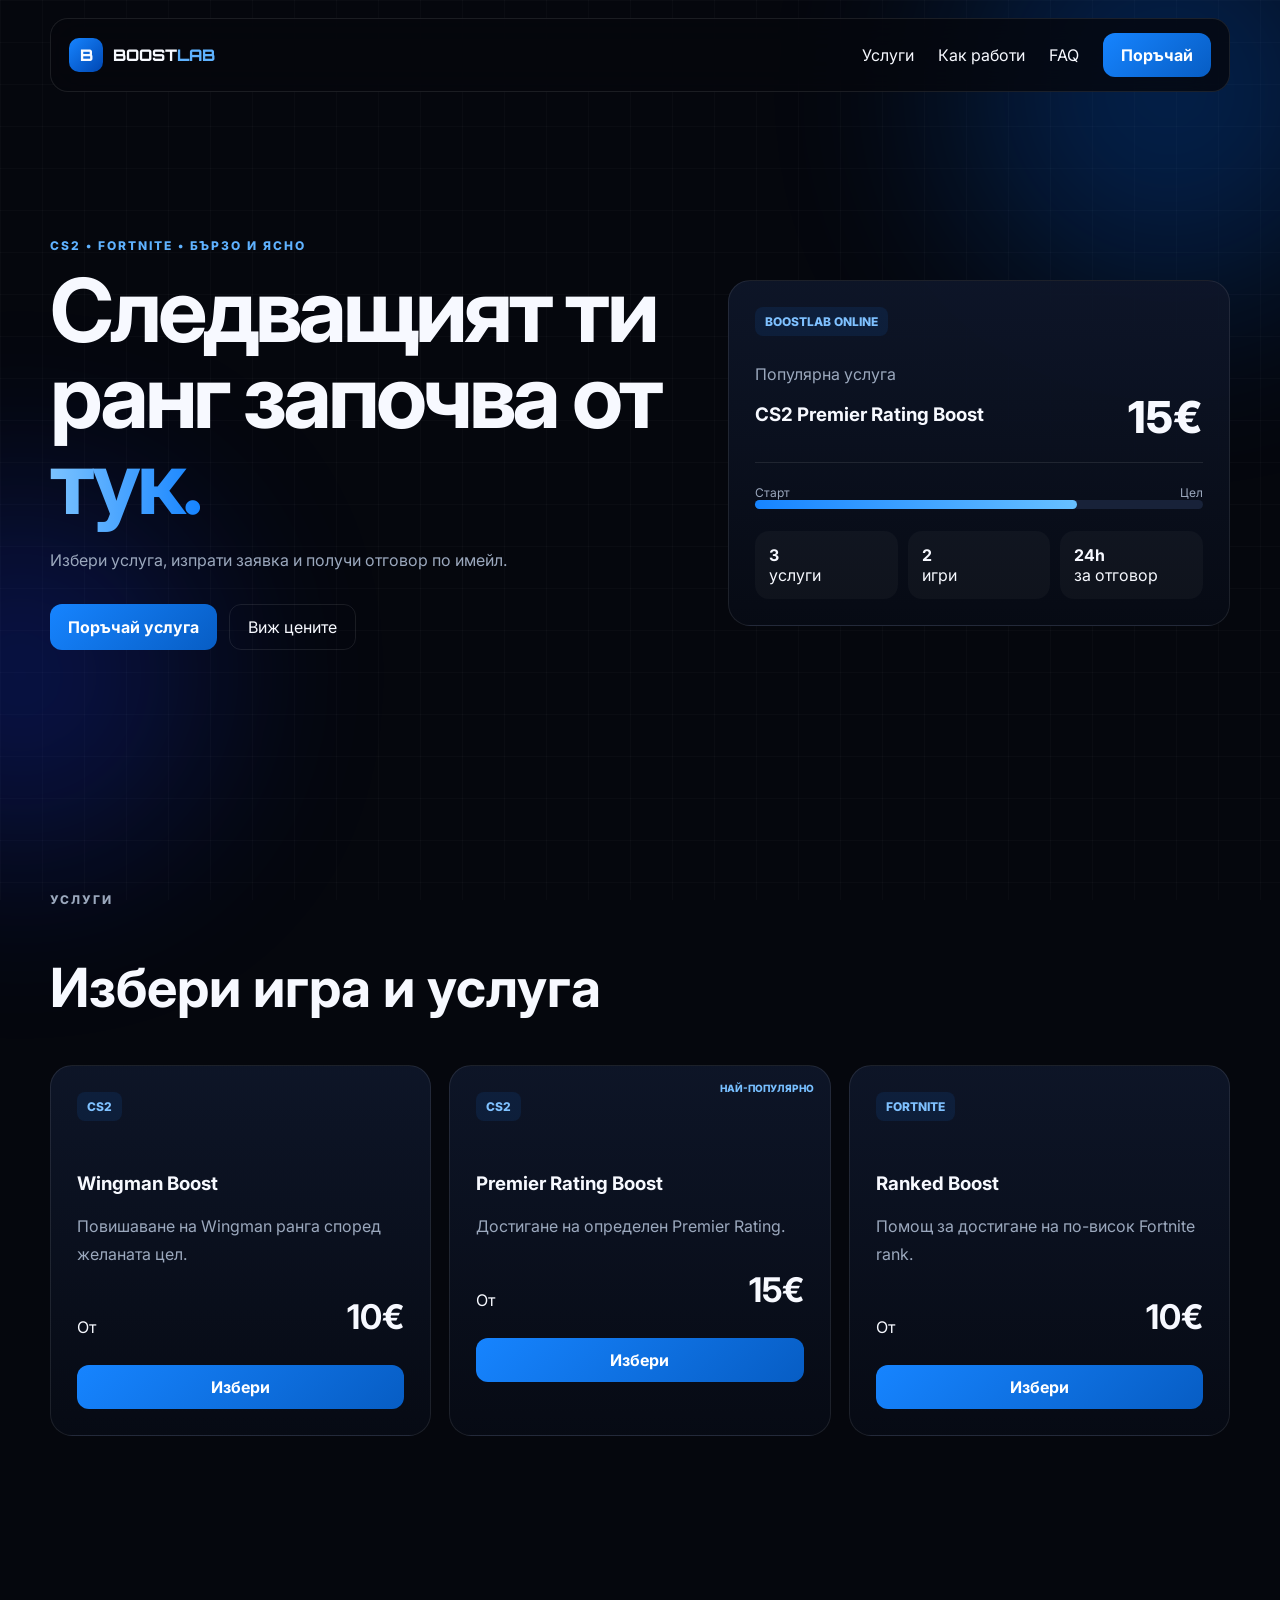
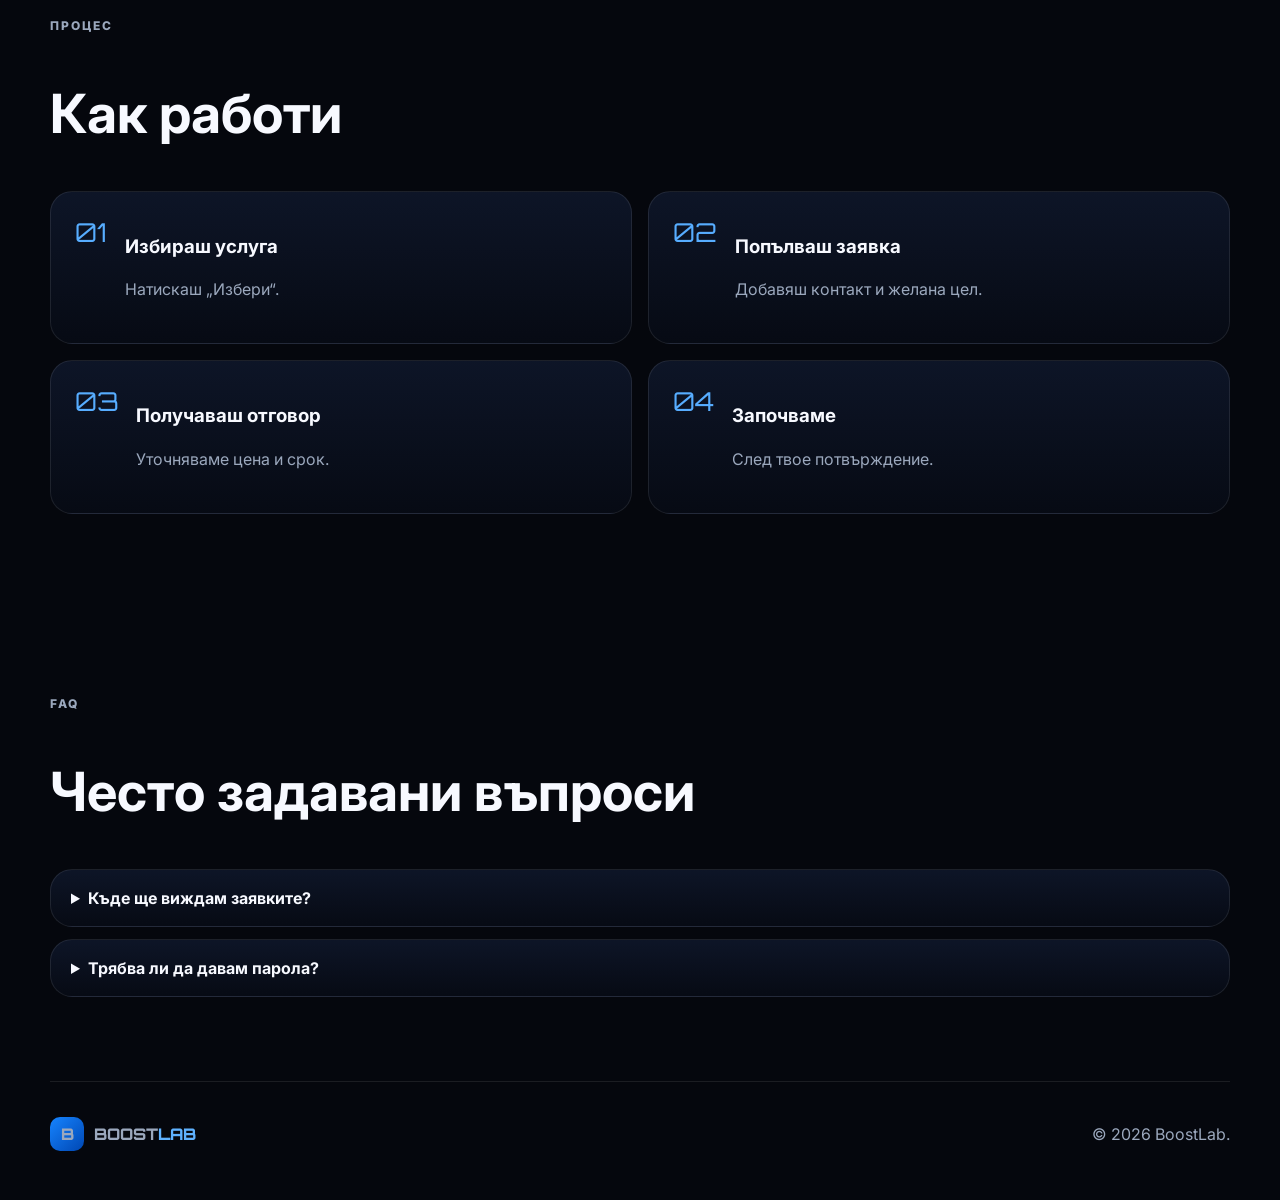
==== index.html @ 0427d496 "Update index.html" ====
<!DOCTYPE html>
<html lang="bg">
<head>
  <meta charset="UTF-8" />
  <meta name="viewport" content="width=device-width, initial-scale=1.0" />
  <meta name="description" content="BoostLab — gaming услуги за Counter-Strike 2 и Fortnite." />
  <title>BoostLab | Gaming услуги</title>
  <link rel="preconnect" href="https://fonts.googleapis.com">
  <link rel="preconnect" href="https://fonts.gstatic.com" crossorigin>
  <link href="https://fonts.googleapis.com/css2?family=Inter:wght@400;500;600;700;800&family=Orbitron:wght@700;800&display=swap" rel="stylesheet">
  <link rel="stylesheet" href="styles.css" />
</head>
<body>
  <div class="background-grid"></div>
  <div class="glow glow-one"></div>
  <div class="glow glow-two"></div>

  <header class="site-header">
    <a class="brand" href="#home">
      <span class="brand-mark">B</span>
      <span>BOOST<span class="accent">LAB</span></span>
    </a>
    <button class="menu-toggle" aria-label="Отвори меню" aria-expanded="false">☰</button>
    <nav class="main-nav">
      <a href="#services">Услуги</a>
      <a href="#how">Как работи</a>
      <a href="#faq">FAQ</a>
      <button class="nav-cta" data-open-order>Поръчай</button>
    </nav>
  </header>

  <main>
    <section class="hero" id="home">
      <div class="hero-copy reveal">
        <p class="eyebrow">CS2 • FORTNITE • БЪРЗО И ЯСНО</p>
        <h1>Следващият ти ранг започва от <span class="gradient-text">тук.</span></h1>
        <p class="hero-text">Избери услуга, изпрати заявка и получи отговор по имейл.</p>
        <div class="hero-actions">
          <button class="primary-btn" data-open-order>Поръчай услуга</button>
          <a class="secondary-btn" href="#services">Виж цените</a>
        </div>
      </div>
      <div class="hero-panel reveal">
        <div class="status-chip">BOOSTLAB ONLINE</div>
        <div class="rank-card">
          <div><span class="muted">Популярна услуга</span><h3>CS2 Premier Rating Boost</h3></div>
          <div class="price">15€</div>
        </div>
        <div class="progress-wrap">
          <div class="progress-label"><span>Старт</span><span>Цел</span></div>
          <div class="progress-track"><span></span></div>
        </div>
        <div class="stat-grid">
          <div><strong>3</strong><span>услуги</span></div>
          <div><strong>2</strong><span>игри</span></div>
          <div><strong>24h</strong><span>за отговор</span></div>
        </div>
      </div>
    </section>

    <section class="section" id="services">
      <div class="section-heading reveal">
        <p class="eyebrow">УСЛУГИ</p>
        <h2>Избери игра и услуга</h2>
      </div>
      <div class="service-grid">
        <article class="service-card reveal">
          <div class="game-badge">CS2</div>
          <h3>Wingman Boost</h3>
          <p>Повишаване на Wingman ранга според желаната цел.</p>
          <div class="service-meta"><span>От</span><strong>10€</strong></div>
          <button class="card-btn" data-service="CS2 Wingman Boost">Избери</button>
        </article>
        <article class="service-card featured reveal">
          <div class="featured-label">НАЙ-ПОПУЛЯРНО</div>
          <div class="game-badge">CS2</div>
          <h3>Premier Rating Boost</h3>
          <p>Достигане на определен Premier Rating.</p>
          <div class="service-meta"><span>От</span><strong>15€</strong></div>
          <button class="card-btn" data-service="CS2 Premier Rating Boost">Избери</button>
        </article>
        <article class="service-card reveal">
          <div class="game-badge">FORTNITE</div>
          <h3>Ranked Boost</h3>
          <p>Помощ за достигане на по-висок Fortnite rank.</p>
          <div class="service-meta"><span>От</span><strong>10€</strong></div>
          <button class="card-btn" data-service="Fortnite Ranked Boost">Избери</button>
        </article>
      </div>
    </section>

    <section class="section" id="how">
      <div class="section-heading reveal"><p class="eyebrow">ПРОЦЕС</p><h2>Как работи</h2></div>
      <div class="steps">
        <div class="step reveal"><span>01</span><div><h3>Избираш услуга</h3><p>Натискаш „Избери“.</p></div></div>
        <div class="step reveal"><span>02</span><div><h3>Попълваш заявка</h3><p>Добавяш контакт и желана цел.</p></div></div>
        <div class="step reveal"><span>03</span><div><h3>Получаваш отговор</h3><p>Уточняваме цена и срок.</p></div></div>
        <div class="step reveal"><span>04</span><div><h3>Започваме</h3><p>След твое потвърждение.</p></div></div>
      </div>
    </section>

    <section class="section" id="faq">
      <div class="section-heading reveal"><p class="eyebrow">FAQ</p><h2>Често задавани въпроси</h2></div>
      <div class="faq-list">
        <details><summary>Къде ще виждам заявките?</summary><p>В Netlify → Forms → boostlab-order.</p></details>
        <details><summary>Трябва ли да давам парола?</summary><p>Не. Не изпращай пароли или 2FA кодове.</p></details>
      </div>
    </section>
  </main>

  <footer>
    <a class="brand" href="#home"><span class="brand-mark">B</span><span>BOOST<span class="accent">LAB</span></span></a>
    <p>© 2026 BoostLab.</p>
  </footer>

  <div class="modal" id="orderModal" aria-hidden="true">
    <div class="modal-backdrop" data-close-order></div>
    <div class="modal-card">
      <button class="modal-close" data-close-order>×</button>
      <p class="eyebrow">НОВА ЗАЯВКА</p>
      <h2>Поръчай услуга</h2>

      <form name="boostlab-order" method="POST" action="/success.html" data-netlify="true" netlify-honeypot="bot-field">
        <input type="hidden" name="form-name" value="boostlab-order">
        <p class="hidden-field"><label>Не попълвай: <input name="bot-field"></label></p>

        <label>Име<input type="text" name="name" required></label>
        <label>Имейл<input type="email" name="email" required></label>

        <label>Услуга
          <select name="service" id="serviceSelect" required>
            <option value="">Избери услуга</option>
            <option value="CS2 Wingman Boost">CS2 Wingman Boost — от 10€</option>
            <option value="CS2 Premier Rating Boost">CS2 Premier Rating Boost — от 15€</option>
            <option value="Fortnite Ranked Boost">Fortnite Ranked Boost — от 10€</option>
          </select>
        </label>

        <div class="form-row">
          <label><span id="currentLabel">Текущ ранг</span>
            <input type="text" name="current_value" id="currentInput" required placeholder="Напр. Gold Nova 2">
          </label>
          <label><span id="targetLabel">Желан ранг</span>
            <input type="text" name="target_value" id="targetInput" required placeholder="Напр. Master Guardian">
          </label>
        </div>

        <label>Допълнителна информация
          <textarea name="message" rows="4"></textarea>
        </label>

        <label class="checkbox-row">
          <input type="checkbox" required>
          <span>Разбирам, че това е заявка, а не автоматично потвърдена поръчка.</span>
        </label>

        <button class="primary-btn submit-btn" type="submit">Изпрати заявката</button>
      </form>
    </div>
  </div>

  <script src="script.js"></script>
</body>
</html>
---- styles.css ----
:root{--bg:#05070d;--panel:#0b1020;--line:rgba(255,255,255,.09);--text:#f7f9ff;--muted:#9ba8bd;--blue:#1684ff;--blue2:#5fb2ff}
*{box-sizing:border-box}html{scroll-behavior:smooth}body{margin:0;font-family:Inter,system-ui,sans-serif;background:var(--bg);color:var(--text)}
button,input,select,textarea{font:inherit}button{cursor:pointer}a{text-decoration:none;color:inherit}
.background-grid{position:fixed;inset:0;z-index:-3;background-image:linear-gradient(rgba(255,255,255,.025) 1px,transparent 1px),linear-gradient(90deg,rgba(255,255,255,.025) 1px,transparent 1px);background-size:42px 42px}
.glow{position:fixed;border-radius:50%;filter:blur(100px);z-index:-2;opacity:.25}.glow-one{width:420px;height:420px;background:#006dff;top:-120px;right:-100px}.glow-two{width:360px;height:360px;background:#153bff;bottom:5%;left:-160px}
.site-header{width:min(1180px,calc(100% - 32px));margin:18px auto 0;position:sticky;top:14px;z-index:20;display:flex;align-items:center;justify-content:space-between;padding:14px 18px;border:1px solid var(--line);background:rgba(5,7,13,.8);backdrop-filter:blur(18px);border-radius:18px}
.brand{display:flex;align-items:center;gap:10px;font-family:Orbitron,sans-serif;font-weight:800}.brand-mark{width:34px;height:34px;border-radius:10px;display:grid;place-items:center;background:linear-gradient(135deg,var(--blue),#0047b3)}.accent{color:var(--blue2)}
.main-nav{display:flex;align-items:center;gap:24px}.nav-cta,.primary-btn,.card-btn{border:0;color:#fff;background:linear-gradient(135deg,var(--blue),#075dc4);padding:12px 18px;border-radius:12px;font-weight:700}.menu-toggle{display:none;background:transparent;color:white;border:0;font-size:24px}
main{width:min(1180px,calc(100% - 32px));margin:auto}.hero{min-height:78vh;display:grid;grid-template-columns:1.1fr .9fr;gap:64px;align-items:center;padding:90px 0 70px}.eyebrow{color:var(--blue2);font-size:12px;font-weight:800;letter-spacing:2px}h1{font-size:clamp(48px,7vw,88px);line-height:.98;margin:14px 0 22px;letter-spacing:-4px}h2{font-size:clamp(34px,5vw,54px)}.gradient-text{background:linear-gradient(90deg,#7bc3ff,var(--blue));-webkit-background-clip:text;color:transparent}.hero-text,.section-heading p,.service-card p,.step p,.faq-list p{color:var(--muted);line-height:1.7}.hero-actions{display:flex;gap:12px;margin:30px 0}.secondary-btn{border:1px solid var(--line);padding:12px 18px;border-radius:12px}
.hero-panel,.service-card,.modal-card,details,.step{background:linear-gradient(180deg,rgba(14,22,41,.95),rgba(7,11,21,.95));border:1px solid var(--line);border-radius:22px}.hero-panel{padding:26px}.status-chip,.game-badge{display:inline-block;padding:7px 10px;border-radius:8px;background:rgba(22,132,255,.1);color:#7fc1ff;font-size:12px;font-weight:800}.rank-card{display:flex;justify-content:space-between;align-items:end;padding:28px 0 18px;border-bottom:1px solid var(--line)}.price{font-size:44px;font-weight:800}.muted{color:var(--muted)}.progress-wrap{padding:22px 0}.progress-label{display:flex;justify-content:space-between;color:var(--muted);font-size:12px}.progress-track{height:9px;background:#182239;border-radius:20px}.progress-track span{display:block;width:72%;height:100%;background:linear-gradient(90deg,var(--blue),#67c0ff);border-radius:inherit}.stat-grid{display:grid;grid-template-columns:repeat(3,1fr);gap:10px}.stat-grid div{padding:14px;background:rgba(255,255,255,.03);border-radius:14px}.stat-grid strong{display:block}
.section{padding:84px 0}.service-grid{display:grid;grid-template-columns:repeat(3,1fr);gap:18px}.service-card{padding:26px;position:relative}.featured-label{position:absolute;right:16px;top:16px;color:#77bfff;font-size:10px;font-weight:800}.game-badge{margin-bottom:32px}.service-meta{display:flex;justify-content:space-between;align-items:end;margin:28px 0}.service-meta strong{font-size:34px}.card-btn{width:100%}.steps{display:grid;grid-template-columns:repeat(2,1fr);gap:16px}.step{display:flex;gap:18px;padding:24px}.step>span{font-family:Orbitron;font-size:26px;color:#57adff}.faq-list{display:grid;gap:12px}details{padding:18px 20px}summary{cursor:pointer;font-weight:700}
footer{width:min(1180px,calc(100% - 32px));margin:auto;padding:26px 0 40px;border-top:1px solid var(--line);display:flex;justify-content:space-between;color:var(--muted)}
.modal{position:fixed;inset:0;z-index:50;display:none;align-items:center;justify-content:center;padding:18px}.modal.open{display:flex}.modal-backdrop{position:absolute;inset:0;background:rgba(0,0,0,.75)}.modal-card{position:relative;z-index:2;width:min(680px,100%);max-height:92vh;overflow:auto;padding:28px}.modal-close{position:absolute;right:18px;top:14px;background:transparent;color:white;border:0;font-size:30px}form{display:grid;gap:15px}label{display:grid;gap:8px;font-size:13px;color:#cbd5e4;font-weight:600}input,select,textarea{width:100%;border:1px solid var(--line);background:#0d1424;color:white;border-radius:12px;padding:13px 14px}.form-row{display:grid;grid-template-columns:1fr 1fr;gap:12px}.checkbox-row{grid-template-columns:auto 1fr;font-weight:400;color:var(--muted)}.checkbox-row input{width:auto}.hidden-field{display:none}
@media(max-width:850px){.menu-toggle{display:block}.main-nav{display:none;position:absolute;left:0;right:0;top:68px;flex-direction:column;padding:16px;background:#080d18;border:1px solid var(--line);border-radius:16px}.main-nav.open{display:flex}.hero{grid-template-columns:1fr}.service-grid,.steps{grid-template-columns:1fr}}
@media(max-width:560px){.form-row{grid-template-columns:1fr}.stat-grid{grid-template-columns:1fr}footer,.hero-actions{flex-direction:column;align-items:stretch}}
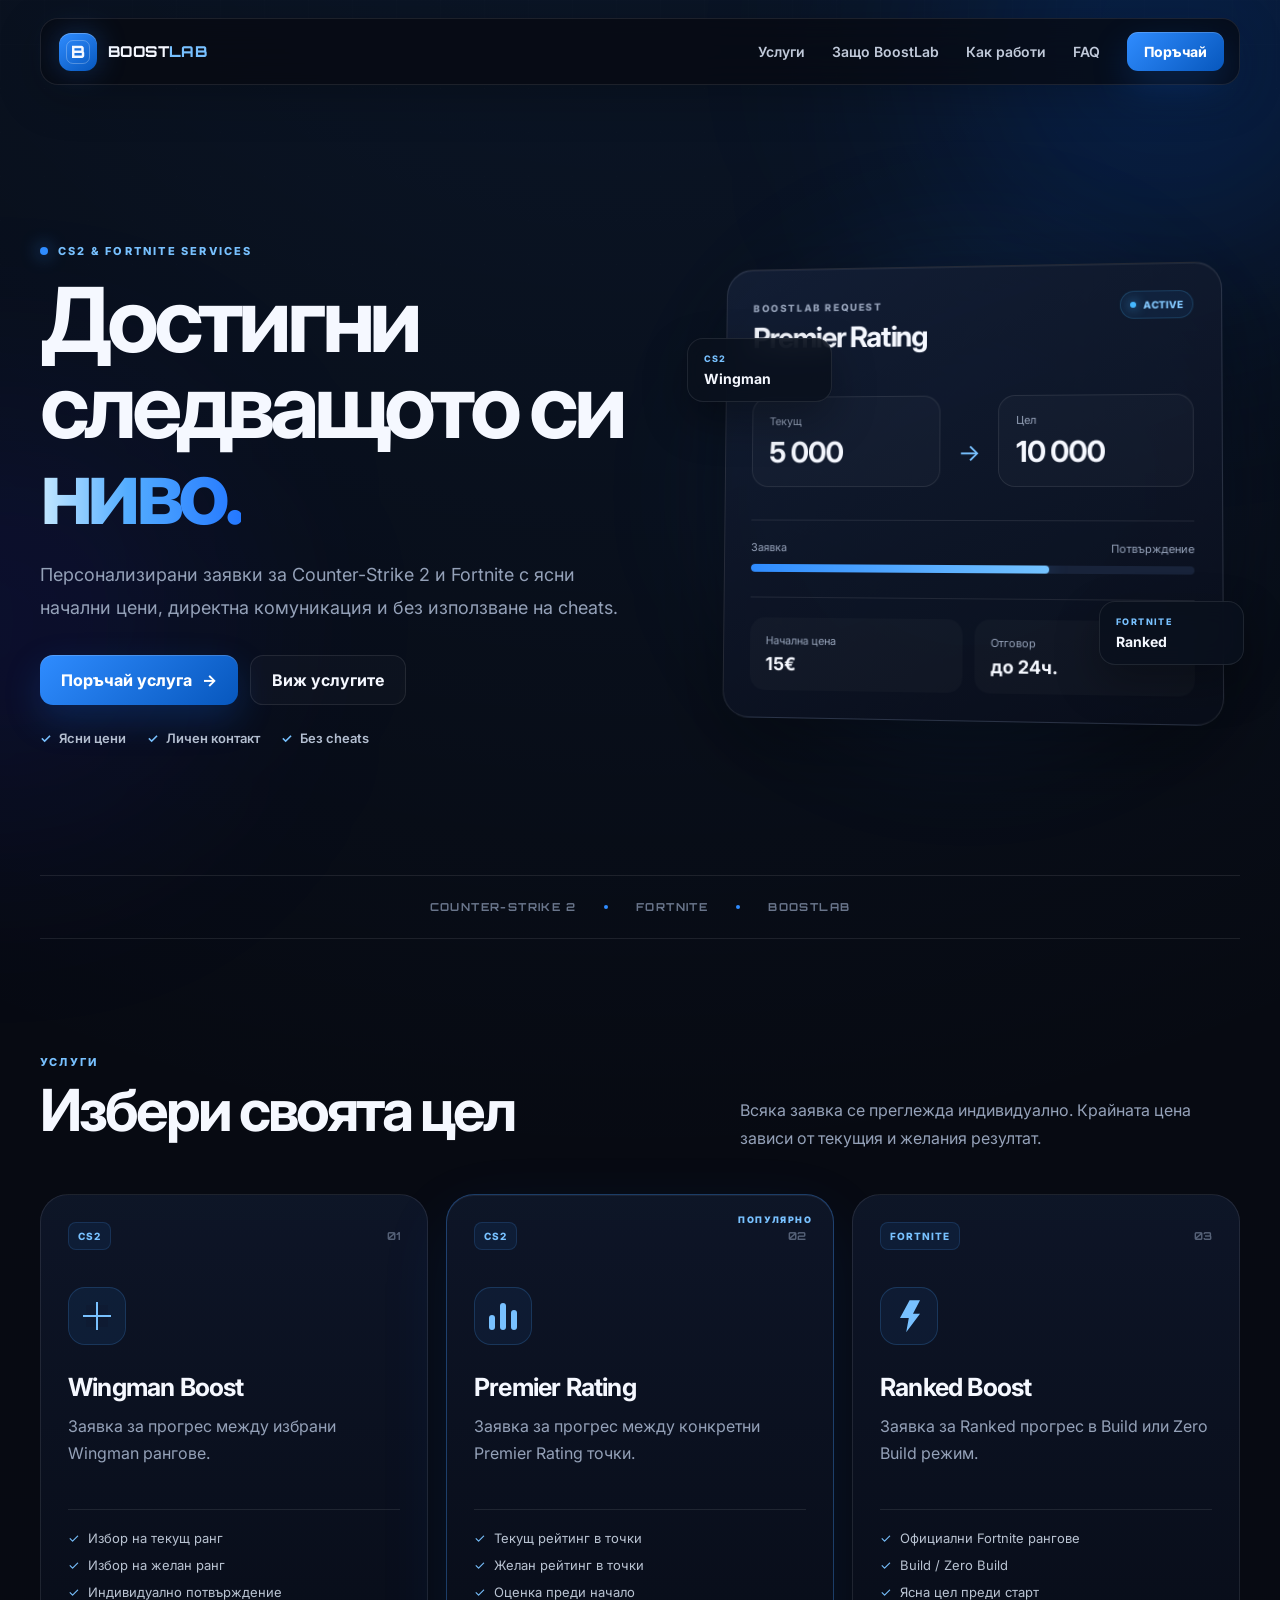
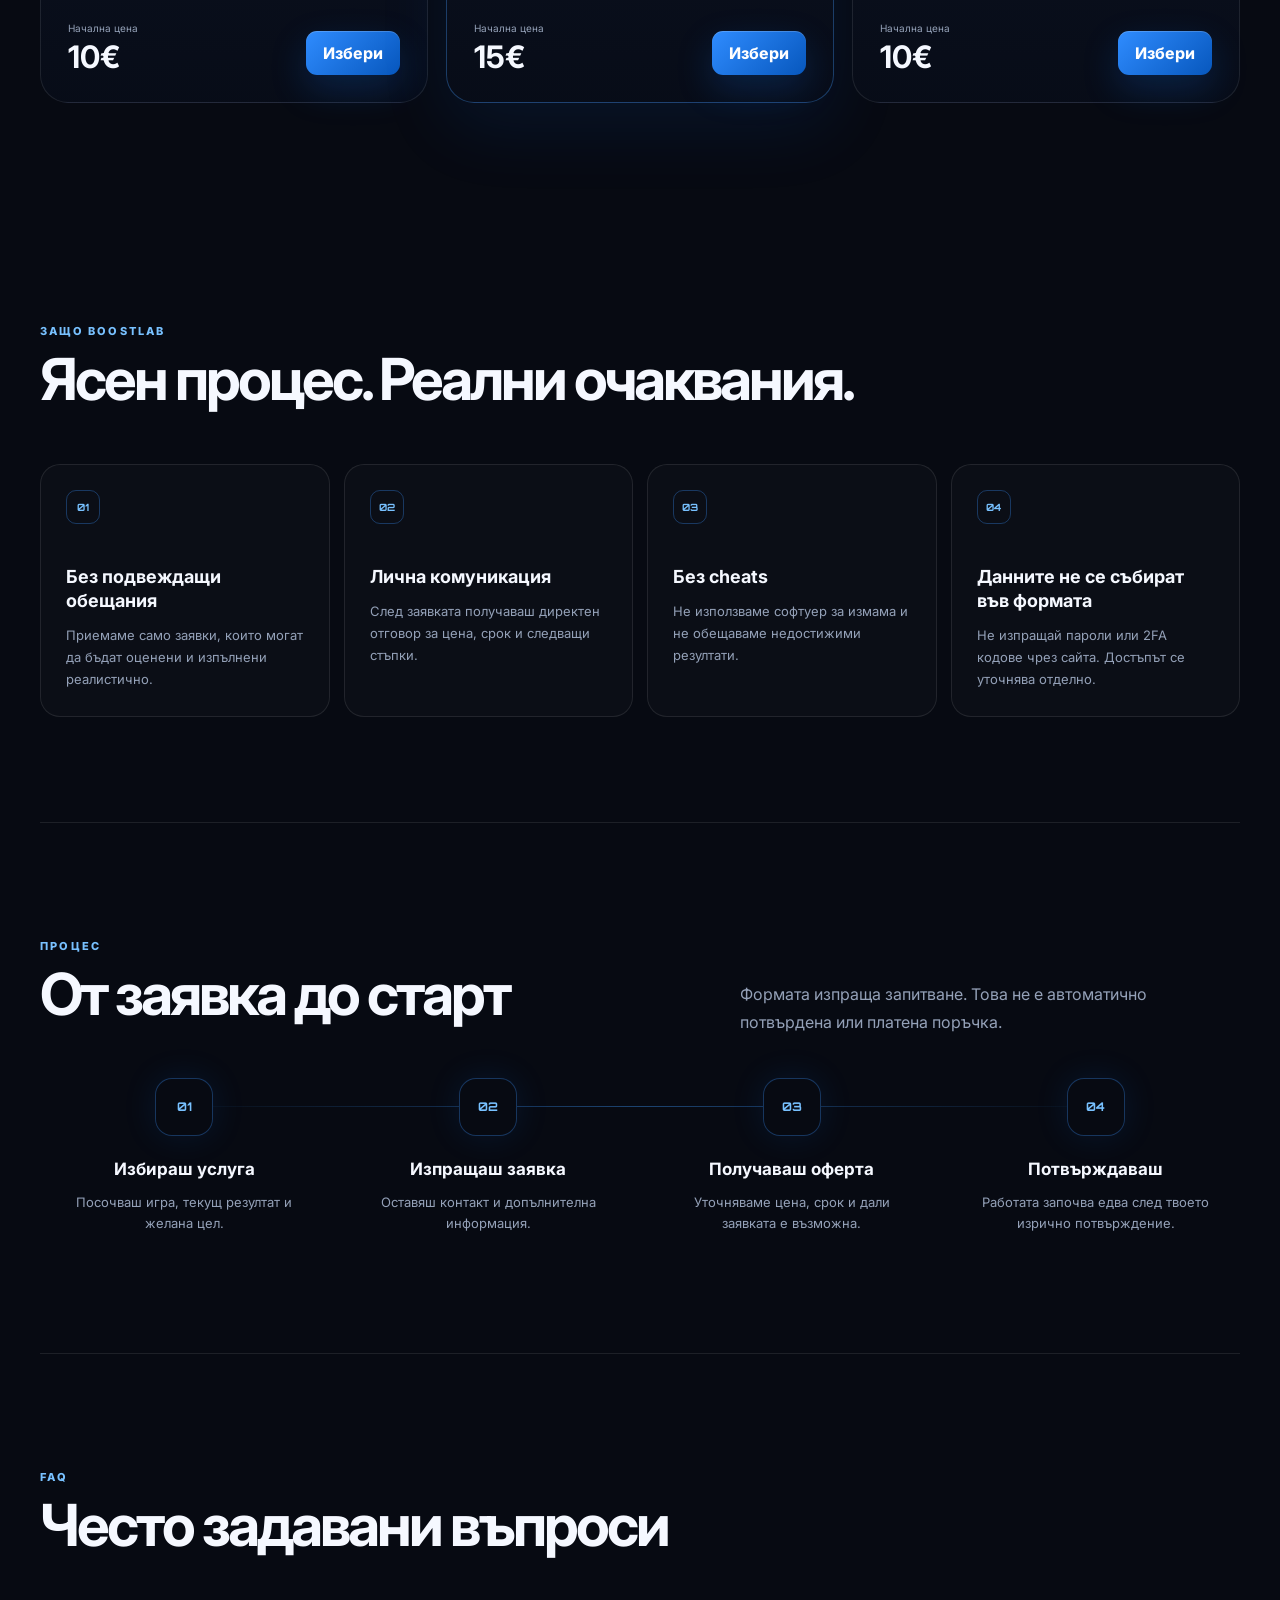
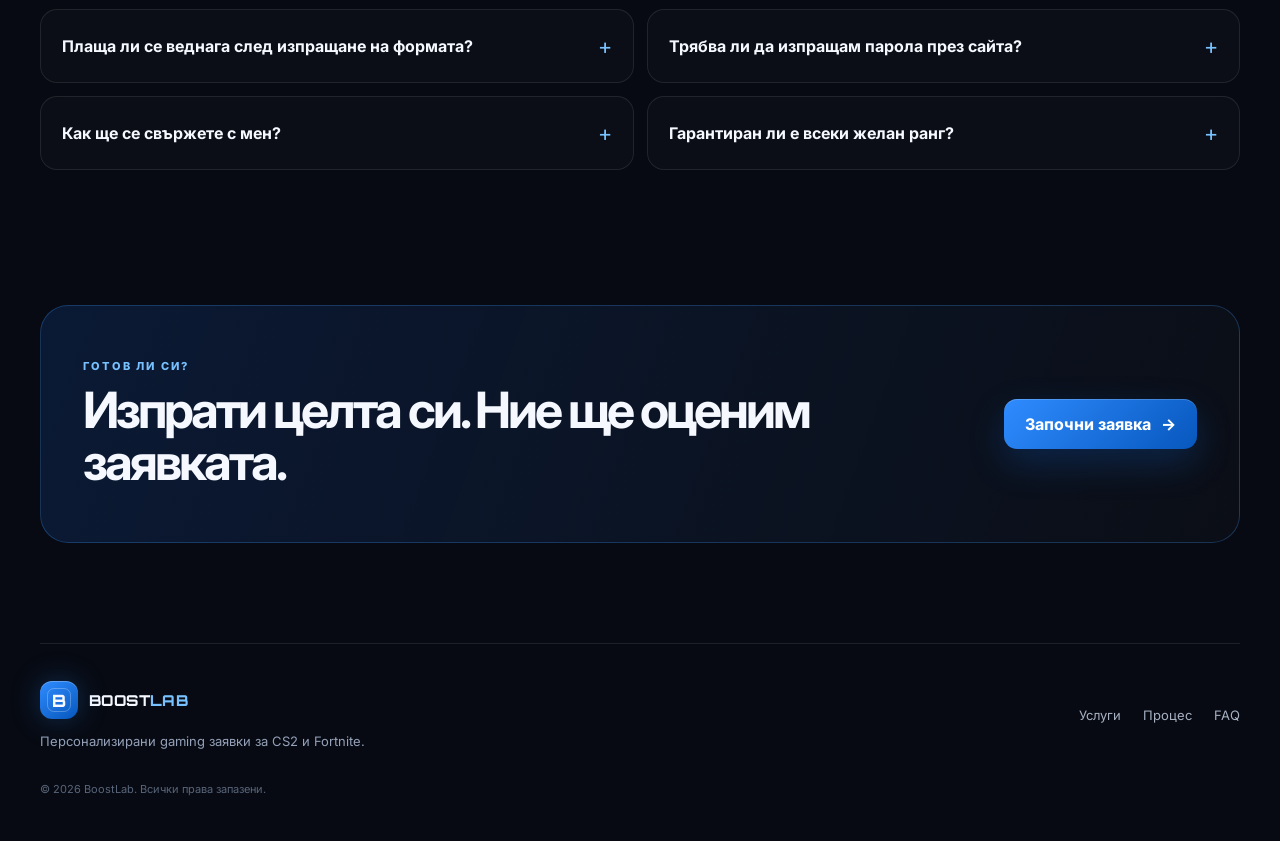
==== commit c77887d8: "Add files via upload" ====
--- a/index.html
+++ b/index.html
@@ -3,131 +3,326 @@
 <head>
   <meta charset="UTF-8" />
   <meta name="viewport" content="width=device-width, initial-scale=1.0" />
-  <meta name="description" content="BoostLab — gaming услуги за Counter-Strike 2 и Fortnite." />
-  <title>BoostLab | Gaming услуги</title>
+  <meta name="description" content="BoostLab — ясни и персонализирани gaming услуги за Counter-Strike 2 и Fortnite." />
+  <meta name="theme-color" content="#070a12" />
+  <title>BoostLab | CS2 & Fortnite услуги</title>
   <link rel="preconnect" href="https://fonts.googleapis.com">
   <link rel="preconnect" href="https://fonts.gstatic.com" crossorigin>
   <link href="https://fonts.googleapis.com/css2?family=Inter:wght@400;500;600;700;800&family=Orbitron:wght@700;800&display=swap" rel="stylesheet">
   <link rel="stylesheet" href="styles.css" />
 </head>
 <body>
-  <div class="background-grid"></div>
-  <div class="glow glow-one"></div>
-  <div class="glow glow-two"></div>
+  <div class="site-noise" aria-hidden="true"></div>
+  <div class="orb orb-a" aria-hidden="true"></div>
+  <div class="orb orb-b" aria-hidden="true"></div>
 
   <header class="site-header">
-    <a class="brand" href="#home">
-      <span class="brand-mark">B</span>
-      <span>BOOST<span class="accent">LAB</span></span>
+    <a class="brand" href="#home" aria-label="BoostLab начало">
+      <span class="brand-mark" aria-hidden="true"><span>B</span></span>
+      <span class="brand-word">BOOST<span>LAB</span></span>
     </a>
-    <button class="menu-toggle" aria-label="Отвори меню" aria-expanded="false">☰</button>
-    <nav class="main-nav">
+
+    <button class="menu-toggle" type="button" aria-label="Отвори меню" aria-expanded="false">
+      <span></span><span></span>
+    </button>
+
+    <nav class="main-nav" aria-label="Основна навигация">
       <a href="#services">Услуги</a>
+      <a href="#why">Защо BoostLab</a>
       <a href="#how">Как работи</a>
       <a href="#faq">FAQ</a>
-      <button class="nav-cta" data-open-order>Поръчай</button>
+      <button class="nav-cta" type="button" data-open-order>Поръчай</button>
     </nav>
   </header>
 
   <main>
     <section class="hero" id="home">
       <div class="hero-copy reveal">
-        <p class="eyebrow">CS2 • FORTNITE • БЪРЗО И ЯСНО</p>
-        <h1>Следващият ти ранг започва от <span class="gradient-text">тук.</span></h1>
-        <p class="hero-text">Избери услуга, изпрати заявка и получи отговор по имейл.</p>
+        <div class="hero-kicker"><span></span> CS2 & FORTNITE SERVICES</div>
+        <h1>Достигни следващото си <span class="gradient-text">ниво.</span></h1>
+        <p class="hero-text">
+          Персонализирани заявки за Counter-Strike 2 и Fortnite с ясни начални цени,
+          директна комуникация и без използване на cheats.
+        </p>
+
         <div class="hero-actions">
-          <button class="primary-btn" data-open-order>Поръчай услуга</button>
-          <a class="secondary-btn" href="#services">Виж цените</a>
-        </div>
-      </div>
-      <div class="hero-panel reveal">
-        <div class="status-chip">BOOSTLAB ONLINE</div>
-        <div class="rank-card">
-          <div><span class="muted">Популярна услуга</span><h3>CS2 Premier Rating Boost</h3></div>
-          <div class="price">15€</div>
-        </div>
-        <div class="progress-wrap">
-          <div class="progress-label"><span>Старт</span><span>Цел</span></div>
-          <div class="progress-track"><span></span></div>
-        </div>
-        <div class="stat-grid">
-          <div><strong>3</strong><span>услуги</span></div>
-          <div><strong>2</strong><span>игри</span></div>
-          <div><strong>24h</strong><span>за отговор</span></div>
-        </div>
-      </div>
+          <button class="primary-btn" type="button" data-open-order>
+            Поръчай услуга <span aria-hidden="true">→</span>
+          </button>
+          <a class="secondary-btn" href="#services">Виж услугите</a>
+        </div>
+
+        <div class="trust-strip" aria-label="Основни предимства">
+          <span><i>✓</i> Ясни цени</span>
+          <span><i>✓</i> Личен контакт</span>
+          <span><i>✓</i> Без cheats</span>
+        </div>
+      </div>
+
+      <div class="hero-visual reveal" aria-label="Пример за BoostLab поръчка">
+        <div class="visual-glow"></div>
+        <div class="dashboard-card">
+          <div class="dashboard-top">
+            <div>
+              <span class="micro-label">BOOSTLAB REQUEST</span>
+              <h2>Premier Rating</h2>
+            </div>
+            <span class="live-pill"><i></i> ACTIVE</span>
+          </div>
+
+          <div class="rating-row">
+            <div><span>Текущ</span><strong>5 000</strong></div>
+            <div class="rating-arrow">→</div>
+            <div><span>Цел</span><strong>10 000</strong></div>
+          </div>
+
+          <div class="progress-block">
+            <div class="progress-meta"><span>Заявка</span><span>Потвърждение</span></div>
+            <div class="progress-line"><span></span></div>
+          </div>
+
+          <div class="dashboard-stats">
+            <div><span>Начална цена</span><strong>15€</strong></div>
+            <div><span>Отговор</span><strong>до 24ч.</strong></div>
+          </div>
+        </div>
+
+        <div class="floating-card floating-cs">
+          <span>CS2</span>
+          <strong>Wingman</strong>
+        </div>
+        <div class="floating-card floating-fn">
+          <span>FORTNITE</span>
+          <strong>Ranked</strong>
+        </div>
+      </div>
+    </section>
+
+    <section class="logo-line reveal" aria-label="Поддържани игри">
+      <span>COUNTER-STRIKE 2</span>
+      <i></i>
+      <span>FORTNITE</span>
+      <i></i>
+      <span>BOOSTLAB</span>
     </section>
 
     <section class="section" id="services">
       <div class="section-heading reveal">
-        <p class="eyebrow">УСЛУГИ</p>
-        <h2>Избери игра и услуга</h2>
-      </div>
+        <div>
+          <p class="eyebrow">УСЛУГИ</p>
+          <h2>Избери своята цел</h2>
+        </div>
+        <p>Всяка заявка се преглежда индивидуално. Крайната цена зависи от текущия и желания резултат.</p>
+      </div>
+
       <div class="service-grid">
         <article class="service-card reveal">
-          <div class="game-badge">CS2</div>
+          <div class="card-topline">
+            <span class="game-badge">CS2</span>
+            <span class="card-index">01</span>
+          </div>
+          <div class="service-icon crosshair" aria-hidden="true"></div>
           <h3>Wingman Boost</h3>
-          <p>Повишаване на Wingman ранга според желаната цел.</p>
-          <div class="service-meta"><span>От</span><strong>10€</strong></div>
-          <button class="card-btn" data-service="CS2 Wingman Boost">Избери</button>
-        </article>
+          <p>Заявка за прогрес между избрани Wingman рангове.</p>
+          <ul>
+            <li>Избор на текущ ранг</li>
+            <li>Избор на желан ранг</li>
+            <li>Индивидуално потвърждение</li>
+          </ul>
+          <div class="service-footer">
+            <div><span>Начална цена</span><strong>10€</strong></div>
+            <button class="card-btn" type="button" data-service="CS2 Wingman Boost">Избери</button>
+          </div>
+        </article>
+
         <article class="service-card featured reveal">
-          <div class="featured-label">НАЙ-ПОПУЛЯРНО</div>
-          <div class="game-badge">CS2</div>
-          <h3>Premier Rating Boost</h3>
-          <p>Достигане на определен Premier Rating.</p>
-          <div class="service-meta"><span>От</span><strong>15€</strong></div>
-          <button class="card-btn" data-service="CS2 Premier Rating Boost">Избери</button>
-        </article>
+          <div class="featured-tag">ПОПУЛЯРНО</div>
+          <div class="card-topline">
+            <span class="game-badge">CS2</span>
+            <span class="card-index">02</span>
+          </div>
+          <div class="service-icon bars" aria-hidden="true"><span></span><span></span><span></span></div>
+          <h3>Premier Rating</h3>
+          <p>Заявка за прогрес между конкретни Premier Rating точки.</p>
+          <ul>
+            <li>Текущ рейтинг в точки</li>
+            <li>Желан рейтинг в точки</li>
+            <li>Оценка преди начало</li>
+          </ul>
+          <div class="service-footer">
+            <div><span>Начална цена</span><strong>15€</strong></div>
+            <button class="card-btn" type="button" data-service="CS2 Premier Rating Boost">Избери</button>
+          </div>
+        </article>
+
         <article class="service-card reveal">
-          <div class="game-badge">FORTNITE</div>
+          <div class="card-topline">
+            <span class="game-badge">FORTNITE</span>
+            <span class="card-index">03</span>
+          </div>
+          <div class="service-icon bolt" aria-hidden="true"></div>
           <h3>Ranked Boost</h3>
-          <p>Помощ за достигане на по-висок Fortnite rank.</p>
-          <div class="service-meta"><span>От</span><strong>10€</strong></div>
-          <button class="card-btn" data-service="Fortnite Ranked Boost">Избери</button>
-        </article>
-      </div>
-    </section>
-
-    <section class="section" id="how">
-      <div class="section-heading reveal"><p class="eyebrow">ПРОЦЕС</p><h2>Как работи</h2></div>
-      <div class="steps">
-        <div class="step reveal"><span>01</span><div><h3>Избираш услуга</h3><p>Натискаш „Избери“.</p></div></div>
-        <div class="step reveal"><span>02</span><div><h3>Попълваш заявка</h3><p>Добавяш контакт и желана цел.</p></div></div>
-        <div class="step reveal"><span>03</span><div><h3>Получаваш отговор</h3><p>Уточняваме цена и срок.</p></div></div>
-        <div class="step reveal"><span>04</span><div><h3>Започваме</h3><p>След твое потвърждение.</p></div></div>
-      </div>
-    </section>
-
-    <section class="section" id="faq">
-      <div class="section-heading reveal"><p class="eyebrow">FAQ</p><h2>Често задавани въпроси</h2></div>
+          <p>Заявка за Ranked прогрес в Build или Zero Build режим.</p>
+          <ul>
+            <li>Официални Fortnite рангове</li>
+            <li>Build / Zero Build</li>
+            <li>Ясна цел преди старт</li>
+          </ul>
+          <div class="service-footer">
+            <div><span>Начална цена</span><strong>10€</strong></div>
+            <button class="card-btn" type="button" data-service="Fortnite Ranked Boost">Избери</button>
+          </div>
+        </article>
+      </div>
+    </section>
+
+    <section class="section why-section" id="why">
+      <div class="section-heading compact reveal">
+        <div>
+          <p class="eyebrow">ЗАЩО BOOSTLAB</p>
+          <h2>Ясен процес. Реални очаквания.</h2>
+        </div>
+      </div>
+
+      <div class="benefit-grid">
+        <article class="benefit-card reveal">
+          <span class="benefit-number">01</span>
+          <h3>Без подвеждащи обещания</h3>
+          <p>Приемаме само заявки, които могат да бъдат оценени и изпълнени реалистично.</p>
+        </article>
+        <article class="benefit-card reveal">
+          <span class="benefit-number">02</span>
+          <h3>Лична комуникация</h3>
+          <p>След заявката получаваш директен отговор за цена, срок и следващи стъпки.</p>
+        </article>
+        <article class="benefit-card reveal">
+          <span class="benefit-number">03</span>
+          <h3>Без cheats</h3>
+          <p>Не използваме софтуер за измама и не обещаваме недостижими резултати.</p>
+        </article>
+        <article class="benefit-card reveal">
+          <span class="benefit-number">04</span>
+          <h3>Данните не се събират във формата</h3>
+          <p>Не изпращай пароли или 2FA кодове чрез сайта. Достъпът се уточнява отделно.</p>
+        </article>
+      </div>
+    </section>
+
+    <section class="section process-section" id="how">
+      <div class="section-heading reveal">
+        <div>
+          <p class="eyebrow">ПРОЦЕС</p>
+          <h2>От заявка до старт</h2>
+        </div>
+        <p>Формата изпраща запитване. Това не е автоматично потвърдена или платена поръчка.</p>
+      </div>
+
+      <div class="process-track">
+        <article class="process-step reveal">
+          <span>01</span>
+          <h3>Избираш услуга</h3>
+          <p>Посочваш игра, текущ резултат и желана цел.</p>
+        </article>
+        <article class="process-step reveal">
+          <span>02</span>
+          <h3>Изпращаш заявка</h3>
+          <p>Оставяш контакт и допълнителна информация.</p>
+        </article>
+        <article class="process-step reveal">
+          <span>03</span>
+          <h3>Получаваш оферта</h3>
+          <p>Уточняваме цена, срок и дали заявката е възможна.</p>
+        </article>
+        <article class="process-step reveal">
+          <span>04</span>
+          <h3>Потвърждаваш</h3>
+          <p>Работата започва едва след твоето изрично потвърждение.</p>
+        </article>
+      </div>
+    </section>
+
+    <section class="section faq-section" id="faq">
+      <div class="section-heading compact reveal">
+        <div>
+          <p class="eyebrow">FAQ</p>
+          <h2>Често задавани въпроси</h2>
+        </div>
+      </div>
+
       <div class="faq-list">
-        <details><summary>Къде ще виждам заявките?</summary><p>В Netlify → Forms → boostlab-order.</p></details>
-        <details><summary>Трябва ли да давам парола?</summary><p>Не. Не изпращай пароли или 2FA кодове.</p></details>
-      </div>
+        <details class="reveal">
+          <summary>Плаща ли се веднага след изпращане на формата?<span>+</span></summary>
+          <p>Не. Формата е заявка. Първо получаваш потвърждение за цена, срок и възможност за изпълнение.</p>
+        </details>
+        <details class="reveal">
+          <summary>Трябва ли да изпращам парола през сайта?<span>+</span></summary>
+          <p>Не. Никога не изпращай пароли, 2FA кодове или резервни кодове чрез публичната форма.</p>
+        </details>
+        <details class="reveal">
+          <summary>Как ще се свържете с мен?<span>+</span></summary>
+          <p>Чрез имейла, който си посочил в заявката. По-късно ще добавим и избор за Discord контакт.</p>
+        </details>
+        <details class="reveal">
+          <summary>Гарантиран ли е всеки желан ранг?<span>+</span></summary>
+          <p>Не. Всяка заявка се оценява индивидуално и може да бъде отказана, ако целта не е реалистична.</p>
+        </details>
+      </div>
+    </section>
+
+    <section class="final-cta reveal">
+      <div>
+        <p class="eyebrow">ГОТОВ ЛИ СИ?</p>
+        <h2>Изпрати целта си. Ние ще оценим заявката.</h2>
+      </div>
+      <button class="primary-btn" type="button" data-open-order>Започни заявка <span>→</span></button>
     </section>
   </main>
 
   <footer>
-    <a class="brand" href="#home"><span class="brand-mark">B</span><span>BOOST<span class="accent">LAB</span></span></a>
-    <p>© 2026 BoostLab.</p>
+    <div class="footer-main">
+      <a class="brand" href="#home">
+        <span class="brand-mark" aria-hidden="true"><span>B</span></span>
+        <span class="brand-word">BOOST<span>LAB</span></span>
+      </a>
+      <p>Персонализирани gaming заявки за CS2 и Fortnite.</p>
+    </div>
+    <div class="footer-links">
+      <a href="#services">Услуги</a>
+      <a href="#how">Процес</a>
+      <a href="#faq">FAQ</a>
+    </div>
+    <p class="copyright">© 2026 BoostLab. Всички права запазени.</p>
   </footer>
 
   <div class="modal" id="orderModal" aria-hidden="true">
     <div class="modal-backdrop" data-close-order></div>
-    <div class="modal-card">
-      <button class="modal-close" data-close-order>×</button>
-      <p class="eyebrow">НОВА ЗАЯВКА</p>
-      <h2>Поръчай услуга</h2>
-
-      <form name="boostlab-order" method="POST" action="/success.html" data-netlify="true" netlify-honeypot="bot-field">
-        <input type="hidden" name="form-name" value="boostlab-order">
-        <p class="hidden-field"><label>Не попълвай: <input name="bot-field"></label></p>
-
-        <label>Име<input type="text" name="name" required></label>
-        <label>Имейл<input type="email" name="email" required></label>
-
-        <label>Услуга
+    <div class="modal-card" role="dialog" aria-modal="true" aria-labelledby="orderTitle">
+      <button class="modal-close" type="button" data-close-order aria-label="Затвори">×</button>
+
+      <div class="modal-header">
+        <p class="eyebrow">НОВА ЗАЯВКА</p>
+        <h2 id="orderTitle">Поръчай услуга</h2>
+        <p>Попълни целта си. Не въвеждай парола или код за достъп.</p>
+      </div>
+
+      <form action="https://api.web3forms.com/submit" method="POST">
+        <input type="hidden" name="access_key" value="19279286-2288-4de7-87dd-1176185d36bf">
+        <input type="hidden" name="subject" value="Нова BoostLab поръчка">
+        <input type="hidden" name="redirect" value="https://boostlab.pages.dev/success.html">
+
+        <div class="form-row">
+          <label>
+            <span>Име</span>
+            <input type="text" name="name" required minlength="2" placeholder="Твоето име">
+          </label>
+          <label>
+            <span>Имейл</span>
+            <input type="email" name="email" required placeholder="name@example.com">
+          </label>
+        </div>
+
+        <label>
+          <span>Услуга</span>
           <select name="service" id="serviceSelect" required>
             <option value="">Избери услуга</option>
             <option value="CS2 Wingman Boost">CS2 Wingman Boost — от 10€</option>
@@ -137,24 +332,48 @@
         </label>
 
         <div class="form-row">
-          <label><span id="currentLabel">Текущ ранг</span>
-            <input type="text" name="current_value" id="currentInput" required placeholder="Напр. Gold Nova 2">
+          <label>
+            <span id="currentLabel">Текущ ранг</span>
+            <input type="text" name="current_value" id="currentInput" placeholder="Напр. 5 000 точки">
+            <select name="current_rank" id="currentRankSelect" hidden>
+              <option value="">Избери текущ ранг</option>
+            </select>
           </label>
-          <label><span id="targetLabel">Желан ранг</span>
-            <input type="text" name="target_value" id="targetInput" required placeholder="Напр. Master Guardian">
+
+          <label>
+            <span id="targetLabel">Желан ранг</span>
+            <input type="text" name="target_value" id="targetInput" placeholder="Напр. 10 000 точки">
+            <select name="target_rank" id="targetRankSelect" hidden>
+              <option value="">Избери желан ранг</option>
+            </select>
           </label>
         </div>
 
-        <label>Допълнителна информация
-          <textarea name="message" rows="4"></textarea>
+        <fieldset class="mode-field" id="fortniteModeField" hidden>
+          <legend>Fortnite режим</legend>
+          <div class="mode-options">
+            <label class="mode-option">
+              <input type="radio" name="fortnite_mode" value="Build">
+              <span><strong>Build</strong><small>Стандартен режим със строене</small></span>
+            </label>
+            <label class="mode-option">
+              <input type="radio" name="fortnite_mode" value="Zero Build">
+              <span><strong>Zero Build</strong><small>Режим без строене</small></span>
+            </label>
+          </div>
+        </fieldset>
+
+        <label>
+          <span>Допълнителна информация</span>
+          <textarea name="message" rows="4" placeholder="Срок, предпочитан час за контакт или други подробности"></textarea>
         </label>
 
-        <label class="checkbox-row">
+        <label class="consent-row">
           <input type="checkbox" required>
-          <span>Разбирам, че това е заявка, а не автоматично потвърдена поръчка.</span>
+          <span>Разбирам, че изпращам заявка, а не автоматично потвърдена поръчка.</span>
         </label>
 
-        <button class="primary-btn submit-btn" type="submit">Изпрати заявката</button>
+        <button class="primary-btn submit-btn" type="submit">Изпрати заявката <span>→</span></button>
       </form>
     </div>
   </div>
--- a/styles.css
+++ b/styles.css
@@ -1,16 +1,295 @@
-
-:root{--bg:#05070d;--panel:#0b1020;--line:rgba(255,255,255,.09);--text:#f7f9ff;--muted:#9ba8bd;--blue:#1684ff;--blue2:#5fb2ff}
-*{box-sizing:border-box}html{scroll-behavior:smooth}body{margin:0;font-family:Inter,system-ui,sans-serif;background:var(--bg);color:var(--text)}
-button,input,select,textarea{font:inherit}button{cursor:pointer}a{text-decoration:none;color:inherit}
-.background-grid{position:fixed;inset:0;z-index:-3;background-image:linear-gradient(rgba(255,255,255,.025) 1px,transparent 1px),linear-gradient(90deg,rgba(255,255,255,.025) 1px,transparent 1px);background-size:42px 42px}
-.glow{position:fixed;border-radius:50%;filter:blur(100px);z-index:-2;opacity:.25}.glow-one{width:420px;height:420px;background:#006dff;top:-120px;right:-100px}.glow-two{width:360px;height:360px;background:#153bff;bottom:5%;left:-160px}
-.site-header{width:min(1180px,calc(100% - 32px));margin:18px auto 0;position:sticky;top:14px;z-index:20;display:flex;align-items:center;justify-content:space-between;padding:14px 18px;border:1px solid var(--line);background:rgba(5,7,13,.8);backdrop-filter:blur(18px);border-radius:18px}
-.brand{display:flex;align-items:center;gap:10px;font-family:Orbitron,sans-serif;font-weight:800}.brand-mark{width:34px;height:34px;border-radius:10px;display:grid;place-items:center;background:linear-gradient(135deg,var(--blue),#0047b3)}.accent{color:var(--blue2)}
-.main-nav{display:flex;align-items:center;gap:24px}.nav-cta,.primary-btn,.card-btn{border:0;color:#fff;background:linear-gradient(135deg,var(--blue),#075dc4);padding:12px 18px;border-radius:12px;font-weight:700}.menu-toggle{display:none;background:transparent;color:white;border:0;font-size:24px}
-main{width:min(1180px,calc(100% - 32px));margin:auto}.hero{min-height:78vh;display:grid;grid-template-columns:1.1fr .9fr;gap:64px;align-items:center;padding:90px 0 70px}.eyebrow{color:var(--blue2);font-size:12px;font-weight:800;letter-spacing:2px}h1{font-size:clamp(48px,7vw,88px);line-height:.98;margin:14px 0 22px;letter-spacing:-4px}h2{font-size:clamp(34px,5vw,54px)}.gradient-text{background:linear-gradient(90deg,#7bc3ff,var(--blue));-webkit-background-clip:text;color:transparent}.hero-text,.section-heading p,.service-card p,.step p,.faq-list p{color:var(--muted);line-height:1.7}.hero-actions{display:flex;gap:12px;margin:30px 0}.secondary-btn{border:1px solid var(--line);padding:12px 18px;border-radius:12px}
-.hero-panel,.service-card,.modal-card,details,.step{background:linear-gradient(180deg,rgba(14,22,41,.95),rgba(7,11,21,.95));border:1px solid var(--line);border-radius:22px}.hero-panel{padding:26px}.status-chip,.game-badge{display:inline-block;padding:7px 10px;border-radius:8px;background:rgba(22,132,255,.1);color:#7fc1ff;font-size:12px;font-weight:800}.rank-card{display:flex;justify-content:space-between;align-items:end;padding:28px 0 18px;border-bottom:1px solid var(--line)}.price{font-size:44px;font-weight:800}.muted{color:var(--muted)}.progress-wrap{padding:22px 0}.progress-label{display:flex;justify-content:space-between;color:var(--muted);font-size:12px}.progress-track{height:9px;background:#182239;border-radius:20px}.progress-track span{display:block;width:72%;height:100%;background:linear-gradient(90deg,var(--blue),#67c0ff);border-radius:inherit}.stat-grid{display:grid;grid-template-columns:repeat(3,1fr);gap:10px}.stat-grid div{padding:14px;background:rgba(255,255,255,.03);border-radius:14px}.stat-grid strong{display:block}
-.section{padding:84px 0}.service-grid{display:grid;grid-template-columns:repeat(3,1fr);gap:18px}.service-card{padding:26px;position:relative}.featured-label{position:absolute;right:16px;top:16px;color:#77bfff;font-size:10px;font-weight:800}.game-badge{margin-bottom:32px}.service-meta{display:flex;justify-content:space-between;align-items:end;margin:28px 0}.service-meta strong{font-size:34px}.card-btn{width:100%}.steps{display:grid;grid-template-columns:repeat(2,1fr);gap:16px}.step{display:flex;gap:18px;padding:24px}.step>span{font-family:Orbitron;font-size:26px;color:#57adff}.faq-list{display:grid;gap:12px}details{padding:18px 20px}summary{cursor:pointer;font-weight:700}
-footer{width:min(1180px,calc(100% - 32px));margin:auto;padding:26px 0 40px;border-top:1px solid var(--line);display:flex;justify-content:space-between;color:var(--muted)}
-.modal{position:fixed;inset:0;z-index:50;display:none;align-items:center;justify-content:center;padding:18px}.modal.open{display:flex}.modal-backdrop{position:absolute;inset:0;background:rgba(0,0,0,.75)}.modal-card{position:relative;z-index:2;width:min(680px,100%);max-height:92vh;overflow:auto;padding:28px}.modal-close{position:absolute;right:18px;top:14px;background:transparent;color:white;border:0;font-size:30px}form{display:grid;gap:15px}label{display:grid;gap:8px;font-size:13px;color:#cbd5e4;font-weight:600}input,select,textarea{width:100%;border:1px solid var(--line);background:#0d1424;color:white;border-radius:12px;padding:13px 14px}.form-row{display:grid;grid-template-columns:1fr 1fr;gap:12px}.checkbox-row{grid-template-columns:auto 1fr;font-weight:400;color:var(--muted)}.checkbox-row input{width:auto}.hidden-field{display:none}
-@media(max-width:850px){.menu-toggle{display:block}.main-nav{display:none;position:absolute;left:0;right:0;top:68px;flex-direction:column;padding:16px;background:#080d18;border:1px solid var(--line);border-radius:16px}.main-nav.open{display:flex}.hero{grid-template-columns:1fr}.service-grid,.steps{grid-template-columns:1fr}}
-@media(max-width:560px){.form-row{grid-template-columns:1fr}.stat-grid{grid-template-columns:1fr}footer,.hero-actions{flex-direction:column;align-items:stretch}}
+:root {
+  --bg: #070a12;
+  --bg-soft: #0b1020;
+  --surface: rgba(14, 21, 39, 0.78);
+  --surface-strong: #10182b;
+  --line: rgba(255, 255, 255, 0.09);
+  --line-blue: rgba(57, 147, 255, 0.32);
+  --text: #f5f8ff;
+  --muted: #94a1b8;
+  --blue: #2f8cff;
+  --blue-light: #78c1ff;
+  --blue-dark: #0757bd;
+  --radius-lg: 28px;
+  --radius-md: 18px;
+  --shadow: 0 28px 90px rgba(0, 0, 0, 0.42);
+}
+
+* { box-sizing: border-box; }
+html { scroll-behavior: smooth; }
+body {
+  margin: 0;
+  min-width: 320px;
+  overflow-x: hidden;
+  font-family: Inter, system-ui, sans-serif;
+  background:
+    radial-gradient(circle at 50% -10%, rgba(47, 140, 255, 0.11), transparent 35%),
+    var(--bg);
+  color: var(--text);
+}
+body.modal-open { overflow: hidden; }
+button, input, select, textarea { font: inherit; }
+button { cursor: pointer; }
+a { color: inherit; text-decoration: none; }
+
+.site-noise {
+  position: fixed;
+  inset: 0;
+  z-index: -4;
+  pointer-events: none;
+  opacity: 0.45;
+  background-image:
+    linear-gradient(rgba(255,255,255,.018) 1px, transparent 1px),
+    linear-gradient(90deg, rgba(255,255,255,.018) 1px, transparent 1px);
+  background-size: 44px 44px;
+  mask-image: linear-gradient(to bottom, black, transparent 90%);
+}
+.orb { position: fixed; z-index: -3; border-radius: 999px; filter: blur(120px); pointer-events: none; }
+.orb-a { width: 460px; height: 460px; background: rgba(0, 103, 255, .18); top: -180px; right: -120px; }
+.orb-b { width: 380px; height: 380px; background: rgba(48, 44, 255, .12); left: -190px; bottom: 10%; }
+
+.site-header {
+  width: min(1200px, calc(100% - 32px));
+  margin: 18px auto 0;
+  position: sticky;
+  top: 14px;
+  z-index: 30;
+  display: flex;
+  align-items: center;
+  justify-content: space-between;
+  padding: 13px 15px 13px 18px;
+  border: 1px solid var(--line);
+  border-radius: 18px;
+  background: rgba(7, 10, 18, 0.76);
+  backdrop-filter: blur(20px);
+  box-shadow: 0 12px 45px rgba(0,0,0,.22);
+}
+.brand { display: inline-flex; align-items: center; gap: 11px; }
+.brand-mark {
+  position: relative;
+  width: 38px;
+  height: 38px;
+  display: grid;
+  place-items: center;
+  border-radius: 12px;
+  background: linear-gradient(145deg, var(--blue), var(--blue-dark));
+  box-shadow: 0 0 30px rgba(47,140,255,.28), inset 0 1px 0 rgba(255,255,255,.25);
+  font: 800 17px Orbitron, sans-serif;
+}
+.brand-mark::after { content: ""; position: absolute; inset: 7px; border: 1px solid rgba(255,255,255,.26); border-radius: 7px; }
+.brand-mark span { position: relative; z-index: 1; }
+.brand-word { font: 800 15px Orbitron, sans-serif; letter-spacing: .4px; }
+.brand-word span { color: var(--blue-light); }
+.main-nav { display: flex; align-items: center; gap: 27px; color: #c1cada; font-size: 14px; font-weight: 600; }
+.main-nav a { transition: .2s ease; }
+.main-nav a:hover { color: white; }
+.nav-cta, .primary-btn, .card-btn {
+  border: 0;
+  color: white;
+  font-weight: 750;
+  background: linear-gradient(135deg, var(--blue), var(--blue-dark));
+  box-shadow: 0 14px 36px rgba(17, 108, 229, .23), inset 0 1px 0 rgba(255,255,255,.18);
+  transition: transform .22s ease, box-shadow .22s ease, filter .22s ease;
+}
+.nav-cta { padding: 11px 17px; border-radius: 11px; }
+.primary-btn { display: inline-flex; align-items: center; justify-content: center; gap: 10px; min-height: 50px; padding: 0 21px; border-radius: 13px; }
+.primary-btn:hover, .card-btn:hover, .nav-cta:hover { transform: translateY(-2px); filter: brightness(1.08); box-shadow: 0 18px 45px rgba(17,108,229,.34); }
+.secondary-btn { min-height: 50px; display: inline-flex; align-items: center; justify-content: center; padding: 0 21px; border: 1px solid var(--line); border-radius: 13px; background: rgba(255,255,255,.025); font-weight: 700; transition: .2s ease; }
+.secondary-btn:hover { border-color: var(--line-blue); background: rgba(47,140,255,.055); }
+.menu-toggle { display: none; width: 42px; height: 42px; border: 1px solid var(--line); border-radius: 11px; background: rgba(255,255,255,.025); }
+.menu-toggle span { display: block; width: 18px; height: 2px; margin: 5px auto; background: white; border-radius: 5px; }
+
+main { width: min(1200px, calc(100% - 32px)); margin: auto; }
+.hero { min-height: 790px; display: grid; grid-template-columns: 1.04fr .96fr; gap: 72px; align-items: center; padding: 85px 0 60px; }
+.hero-kicker, .eyebrow { color: var(--blue-light); font-size: 11px; font-weight: 800; letter-spacing: 2.2px; }
+.hero-kicker { display: inline-flex; align-items: center; gap: 10px; }
+.hero-kicker span { width: 8px; height: 8px; border-radius: 50%; background: var(--blue); box-shadow: 0 0 18px var(--blue); }
+h1 { margin: 18px 0 24px; max-width: 710px; font-size: clamp(55px, 7vw, 94px); line-height: .96; letter-spacing: -5.7px; }
+h2 { margin: 7px 0 12px; font-size: clamp(35px, 4.8vw, 58px); line-height: 1.04; letter-spacing: -3px; }
+h3 { margin: 0; }
+.gradient-text { background: linear-gradient(90deg, #c5e8ff 0%, #54adff 43%, #2478ff 100%); -webkit-background-clip: text; color: transparent; }
+.hero-text { max-width: 650px; margin: 0; color: var(--muted); font-size: 18px; line-height: 1.8; }
+.hero-actions { display: flex; flex-wrap: wrap; gap: 12px; margin: 31px 0 25px; }
+.trust-strip { display: flex; flex-wrap: wrap; gap: 21px; color: #b4bfd1; font-size: 13px; font-weight: 600; }
+.trust-strip i { color: var(--blue-light); font-style: normal; margin-right: 5px; }
+.hero-visual { position: relative; min-height: 520px; display: grid; place-items: center; }
+.visual-glow { position: absolute; width: 440px; height: 440px; border-radius: 50%; background: rgba(28,120,255,.14); filter: blur(70px); }
+.dashboard-card {
+  position: relative;
+  z-index: 2;
+  width: min(100%, 500px);
+  padding: 27px;
+  border: 1px solid rgba(255,255,255,.11);
+  border-radius: 27px;
+  background: linear-gradient(160deg, rgba(18,29,52,.94), rgba(8,13,25,.97));
+  box-shadow: var(--shadow), inset 0 1px 0 rgba(255,255,255,.06);
+  transform: perspective(1100px) rotateY(-5deg) rotateX(2deg);
+}
+.dashboard-top { display: flex; justify-content: space-between; gap: 20px; align-items: flex-start; }
+.micro-label { color: var(--muted); font-size: 10px; letter-spacing: 1.6px; font-weight: 800; }
+.dashboard-top h2 { margin-top: 8px; font-size: 29px; letter-spacing: -1.4px; }
+.live-pill { display: inline-flex; align-items: center; gap: 7px; padding: 7px 9px; border: 1px solid rgba(71,191,255,.18); border-radius: 999px; background: rgba(47,140,255,.08); color: #83c9ff; font-size: 10px; font-weight: 800; }
+.live-pill i { width: 6px; height: 6px; border-radius: 50%; background: #45b8ff; box-shadow: 0 0 12px #45b8ff; }
+.rating-row { display: grid; grid-template-columns: 1fr auto 1fr; gap: 18px; align-items: end; margin: 33px 0; }
+.rating-row div:not(.rating-arrow) { padding: 17px; border: 1px solid var(--line); border-radius: 17px; background: rgba(255,255,255,.025); }
+.rating-row span { display: block; margin-bottom: 7px; color: var(--muted); font-size: 11px; }
+.rating-row strong { font-size: 29px; letter-spacing: -1px; }
+.rating-arrow { color: var(--blue-light); font-size: 24px; padding-bottom: 20px; }
+.progress-block { padding: 20px 0 25px; border-top: 1px solid var(--line); border-bottom: 1px solid var(--line); }
+.progress-meta { display: flex; justify-content: space-between; margin-bottom: 10px; color: var(--muted); font-size: 11px; }
+.progress-line { height: 8px; overflow: hidden; border-radius: 99px; background: #18233a; }
+.progress-line span { display: block; width: 68%; height: 100%; border-radius: inherit; background: linear-gradient(90deg, var(--blue), #74c3ff); box-shadow: 0 0 20px rgba(61,157,255,.35); }
+.dashboard-stats { display: grid; grid-template-columns: 1fr 1fr; gap: 12px; margin-top: 20px; }
+.dashboard-stats div { padding: 16px; border-radius: 15px; background: rgba(255,255,255,.025); }
+.dashboard-stats span { display: block; margin-bottom: 6px; color: var(--muted); font-size: 11px; }
+.dashboard-stats strong { font-size: 18px; }
+.floating-card { position: absolute; z-index: 4; min-width: 145px; padding: 14px 16px; border: 1px solid var(--line); border-radius: 16px; background: rgba(10,16,29,.88); backdrop-filter: blur(12px); box-shadow: 0 18px 45px rgba(0,0,0,.3); }
+.floating-card span { display: block; color: var(--blue-light); font-size: 9px; letter-spacing: 1.4px; font-weight: 800; }
+.floating-card strong { display: block; margin-top: 6px; font-size: 14px; }
+.floating-cs { left: -12px; top: 105px; }
+.floating-fn { right: -4px; bottom: 88px; }
+
+.logo-line { display: flex; align-items: center; justify-content: center; gap: 28px; padding: 24px; border-top: 1px solid var(--line); border-bottom: 1px solid var(--line); color: #69758b; font: 700 11px Orbitron, sans-serif; letter-spacing: 1.4px; }
+.logo-line i { width: 4px; height: 4px; border-radius: 50%; background: var(--blue); }
+.section { padding: 105px 0; }
+.section-heading { display: flex; align-items: end; justify-content: space-between; gap: 50px; margin-bottom: 42px; }
+.section-heading.compact { align-items: center; }
+.section-heading > p { max-width: 500px; margin: 0; color: var(--muted); line-height: 1.75; }
+.service-grid { display: grid; grid-template-columns: repeat(3, 1fr); gap: 18px; }
+.service-card { position: relative; min-height: 500px; display: flex; flex-direction: column; padding: 27px; border: 1px solid var(--line); border-radius: var(--radius-lg); background: linear-gradient(180deg, rgba(15,23,42,.9), rgba(8,13,24,.94)); transition: transform .28s ease, border-color .28s ease, box-shadow .28s ease; }
+.service-card:hover { transform: translateY(-8px); border-color: var(--line-blue); box-shadow: 0 24px 65px rgba(0,0,0,.28); }
+.service-card.featured { border-color: rgba(64,154,255,.34); box-shadow: inset 0 1px 0 rgba(255,255,255,.06), 0 25px 70px rgba(20,102,220,.11); }
+.featured-tag { position: absolute; top: 19px; right: 21px; color: var(--blue-light); font-size: 9px; letter-spacing: 1.4px; font-weight: 900; }
+.card-topline { display: flex; align-items: center; justify-content: space-between; }
+.game-badge { padding: 7px 9px; border: 1px solid rgba(73,163,255,.16); border-radius: 8px; background: rgba(47,140,255,.08); color: var(--blue-light); font-size: 10px; letter-spacing: 1px; font-weight: 800; }
+.card-index { color: #556177; font: 700 11px Orbitron, sans-serif; }
+.service-icon { width: 58px; height: 58px; margin: 37px 0 27px; border: 1px solid rgba(77,166,255,.2); border-radius: 17px; background: rgba(47,140,255,.07); position: relative; }
+.crosshair::before, .crosshair::after { content: ""; position: absolute; left: 50%; top: 50%; background: var(--blue-light); transform: translate(-50%,-50%); }
+.crosshair::before { width: 28px; height: 2px; }.crosshair::after { width: 2px; height: 28px; }
+.crosshair { box-shadow: inset 0 0 0 17px rgba(47,140,255,.02); }
+.bars { display: flex; align-items: end; justify-content: center; gap: 5px; padding: 14px; }
+.bars span { width: 6px; border-radius: 8px; background: var(--blue-light); }.bars span:nth-child(1){height:15px}.bars span:nth-child(2){height:27px}.bars span:nth-child(3){height:20px}
+.bolt::before { content: ""; position: absolute; width: 20px; height: 32px; left: 19px; top: 12px; background: var(--blue-light); clip-path: polygon(48% 0,100% 0,65% 42%,100% 42%,31% 100%,44% 55%,0 55%); }
+.service-card h3 { font-size: 25px; letter-spacing: -.8px; }
+.service-card > p { min-height: 77px; margin: 11px 0 19px; color: var(--muted); line-height: 1.65; }
+.service-card ul { display: grid; gap: 11px; margin: 0; padding: 20px 0 22px; border-top: 1px solid var(--line); list-style: none; color: #b9c3d2; font-size: 13px; }
+.service-card li::before { content: "✓"; color: var(--blue-light); margin-right: 8px; }
+.service-footer { display: flex; align-items: end; justify-content: space-between; gap: 16px; margin-top: auto; }
+.service-footer span { display: block; margin-bottom: 4px; color: var(--muted); font-size: 10px; }
+.service-footer strong { font-size: 31px; }
+.card-btn { min-height: 44px; padding: 0 17px; border-radius: 11px; }
+
+.why-section { position: relative; }
+.benefit-grid { display: grid; grid-template-columns: repeat(4, 1fr); gap: 14px; }
+.benefit-card { min-height: 250px; padding: 25px; border: 1px solid var(--line); border-radius: 20px; background: rgba(255,255,255,.018); }
+.benefit-number { display: inline-grid; place-items: center; width: 34px; height: 34px; margin-bottom: 41px; border: 1px solid var(--line-blue); border-radius: 10px; color: var(--blue-light); font: 700 10px Orbitron, sans-serif; }
+.benefit-card h3 { font-size: 18px; line-height: 1.35; }
+.benefit-card p { margin: 11px 0 0; color: var(--muted); font-size: 13px; line-height: 1.7; }
+.process-section { border-top: 1px solid var(--line); border-bottom: 1px solid var(--line); }
+.process-track { position: relative; display: grid; grid-template-columns: repeat(4,1fr); gap: 15px; }
+.process-track::before { content: ""; position: absolute; left: 10%; right: 10%; top: 28px; height: 1px; background: linear-gradient(90deg, transparent, rgba(60,153,255,.4), transparent); }
+.process-step { position: relative; z-index: 1; padding: 0 18px; text-align: center; }
+.process-step > span { width: 58px; height: 58px; display: grid; place-items: center; margin: 0 auto 23px; border: 1px solid var(--line-blue); border-radius: 17px; background: var(--bg); color: var(--blue-light); font: 700 12px Orbitron, sans-serif; box-shadow: 0 0 35px rgba(31,126,255,.11); }
+.process-step h3 { font-size: 17px; }
+.process-step p { color: var(--muted); font-size: 13px; line-height: 1.65; }
+.faq-list { display: grid; grid-template-columns: 1fr 1fr; gap: 13px; }
+details { border: 1px solid var(--line); border-radius: 17px; background: rgba(255,255,255,.018); padding: 0 21px; }
+summary { min-height: 72px; display: flex; align-items: center; justify-content: space-between; gap: 18px; cursor: pointer; list-style: none; font-weight: 700; }
+summary::-webkit-details-marker { display: none; }
+summary span { color: var(--blue-light); font-size: 22px; font-weight: 400; transition: transform .2s ease; }
+details[open] summary span { transform: rotate(45deg); }
+details p { margin: -5px 0 20px; color: var(--muted); font-size: 13px; line-height: 1.7; }
+.final-cta { margin: 30px 0 100px; display: flex; align-items: center; justify-content: space-between; gap: 30px; padding: 42px; border: 1px solid rgba(64,154,255,.26); border-radius: var(--radius-lg); background: linear-gradient(110deg, rgba(31,118,255,.15), rgba(255,255,255,.02)); overflow: hidden; }
+.final-cta h2 { max-width: 770px; font-size: clamp(32px,4vw,50px); }
+footer { width: min(1200px, calc(100% - 32px)); margin: auto; display: grid; grid-template-columns: 1fr auto; gap: 25px; align-items: center; padding: 37px 0 45px; border-top: 1px solid var(--line); }
+.footer-main p { margin: 14px 0 0; color: var(--muted); font-size: 13px; }
+.footer-links { display: flex; gap: 22px; color: #a7b1c2; font-size: 13px; }
+.copyright { grid-column: 1/-1; margin: 8px 0 0; color: #59657a; font-size: 11px; }
+
+.modal { position: fixed; inset: 0; z-index: 50; display: none; align-items: center; justify-content: center; padding: 18px; }
+.modal.open { display: flex; }
+.modal-backdrop { position: absolute; inset: 0; background: rgba(2,4,9,.82); backdrop-filter: blur(10px); }
+.modal-card { position: relative; z-index: 2; width: min(760px,100%); max-height: 93vh; overflow: auto; padding: 30px; border: 1px solid rgba(255,255,255,.11); border-radius: 25px; background: linear-gradient(180deg, #0d1424, #080d18); box-shadow: var(--shadow); }
+.modal-close { position: absolute; top: 15px; right: 17px; width: 39px; height: 39px; border: 1px solid var(--line); border-radius: 11px; background: rgba(255,255,255,.025); color: white; font-size: 24px; line-height: 1; }
+.modal-header { padding-right: 45px; margin-bottom: 24px; }
+.modal-header h2 { font-size: 36px; letter-spacing: -1.7px; }
+.modal-header p:last-child { margin: 0; color: var(--muted); font-size: 13px; }
+form { display: grid; gap: 16px; }
+label { display: grid; gap: 8px; color: #cbd4e3; font-size: 12px; font-weight: 650; }
+input, select, textarea { width: 100%; border: 1px solid var(--line); border-radius: 12px; outline: none; background: #0c1322; color: white; padding: 13px 14px; transition: border-color .2s ease, box-shadow .2s ease; }
+input:focus, select:focus, textarea:focus { border-color: rgba(65,157,255,.7); box-shadow: 0 0 0 3px rgba(47,140,255,.08); }
+textarea { resize: vertical; min-height: 105px; }
+.form-row { display: grid; grid-template-columns: 1fr 1fr; gap: 13px; }
+.mode-field { margin: 0; padding: 0; border: 0; }
+.mode-field legend { margin-bottom: 9px; color: #cbd4e3; font-size: 12px; font-weight: 650; }
+.mode-options { display: grid; grid-template-columns: 1fr 1fr; gap: 11px; }
+.mode-option { position: relative; display: block; }
+.mode-option input { position: absolute; opacity: 0; pointer-events: none; }
+.mode-option span { display: block; min-height: 74px; padding: 14px; border: 1px solid var(--line); border-radius: 13px; background: rgba(255,255,255,.02); cursor: pointer; transition: .2s ease; }
+.mode-option strong, .mode-option small { display: block; }.mode-option small { margin-top: 5px; color: var(--muted); font-weight: 400; }
+.mode-option input:checked + span { border-color: rgba(65,157,255,.7); background: rgba(47,140,255,.08); box-shadow: 0 0 0 3px rgba(47,140,255,.06); }
+.consent-row { grid-template-columns: auto 1fr; align-items: start; color: var(--muted); font-weight: 400; line-height: 1.5; }
+.consent-row input { width: auto; margin-top: 3px; accent-color: var(--blue); }
+.submit-btn { width: 100%; margin-top: 3px; }
+[hidden] { display: none !important; }
+.reveal { opacity: 0; transform: translateY(20px); transition: opacity .7s ease, transform .7s ease; }
+.reveal.visible { opacity: 1; transform: none; }
+
+@media (max-width: 980px) {
+  .main-nav { gap: 18px; }
+  .hero { grid-template-columns: 1fr; min-height: auto; padding-top: 100px; }
+  .hero-copy { text-align: center; }
+  .hero-text { margin-inline: auto; }
+  .hero-kicker, .hero-actions, .trust-strip { justify-content: center; }
+  .hero-visual { min-height: 560px; }
+  .service-grid { grid-template-columns: 1fr 1fr; }
+  .service-card:last-child { grid-column: 1/-1; min-height: 430px; }
+  .benefit-grid { grid-template-columns: 1fr 1fr; }
+  .process-track { grid-template-columns: 1fr 1fr; gap: 35px 15px; }
+  .process-track::before { display: none; }
+}
+
+@media (max-width: 760px) {
+  .site-header { top: 8px; }
+  .menu-toggle { display: block; }
+  .main-nav { display: none; position: absolute; left: 0; right: 0; top: 68px; flex-direction: column; align-items: stretch; padding: 16px; border: 1px solid var(--line); border-radius: 16px; background: #090e19; box-shadow: var(--shadow); }
+  .main-nav.open { display: flex; }
+  .main-nav a { padding: 8px 5px; }
+  .nav-cta { width: 100%; }
+  h1 { letter-spacing: -3.8px; }
+  .hero { padding-top: 75px; }
+  .dashboard-card { transform: none; }
+  .floating-cs { left: 0; }.floating-fn { right: 0; }
+  .logo-line { flex-wrap: wrap; gap: 14px; }
+  .section { padding: 80px 0; }
+  .section-heading { align-items: flex-start; flex-direction: column; gap: 14px; }
+  .service-grid, .benefit-grid, .faq-list { grid-template-columns: 1fr; }
+  .service-card:last-child { grid-column: auto; }
+  .process-track { grid-template-columns: 1fr; }
+  .final-cta { align-items: flex-start; flex-direction: column; padding: 30px; }
+  footer { grid-template-columns: 1fr; }
+  .footer-links { flex-wrap: wrap; }
+  .form-row, .mode-options { grid-template-columns: 1fr; }
+}
+
+@media (max-width: 520px) {
+  main, .site-header, footer { width: min(100% - 22px, 1200px); }
+  .site-header { margin-top: 10px; padding-left: 13px; }
+  .brand-word { font-size: 13px; }
+  h1 { font-size: 49px; letter-spacing: -3px; }
+  h2 { letter-spacing: -2px; }
+  .hero-actions { flex-direction: column; }
+  .primary-btn, .secondary-btn { width: 100%; }
+  .trust-strip { display: grid; gap: 10px; }
+  .hero-visual { min-height: 480px; }
+  .dashboard-card { padding: 20px; }
+  .rating-row { gap: 8px; }.rating-row div:not(.rating-arrow) { padding: 13px; }.rating-row strong { font-size: 22px; }
+  .floating-card { display: none; }
+  .logo-line { font-size: 9px; }
+  .section { padding: 68px 0; }
+  .service-card { min-height: 470px; padding: 23px; }
+  .service-footer { align-items: stretch; flex-direction: column; }
+  .card-btn { width: 100%; }
+  .modal-card { padding: 22px; }
+  .modal-header h2 { font-size: 31px; }
+}
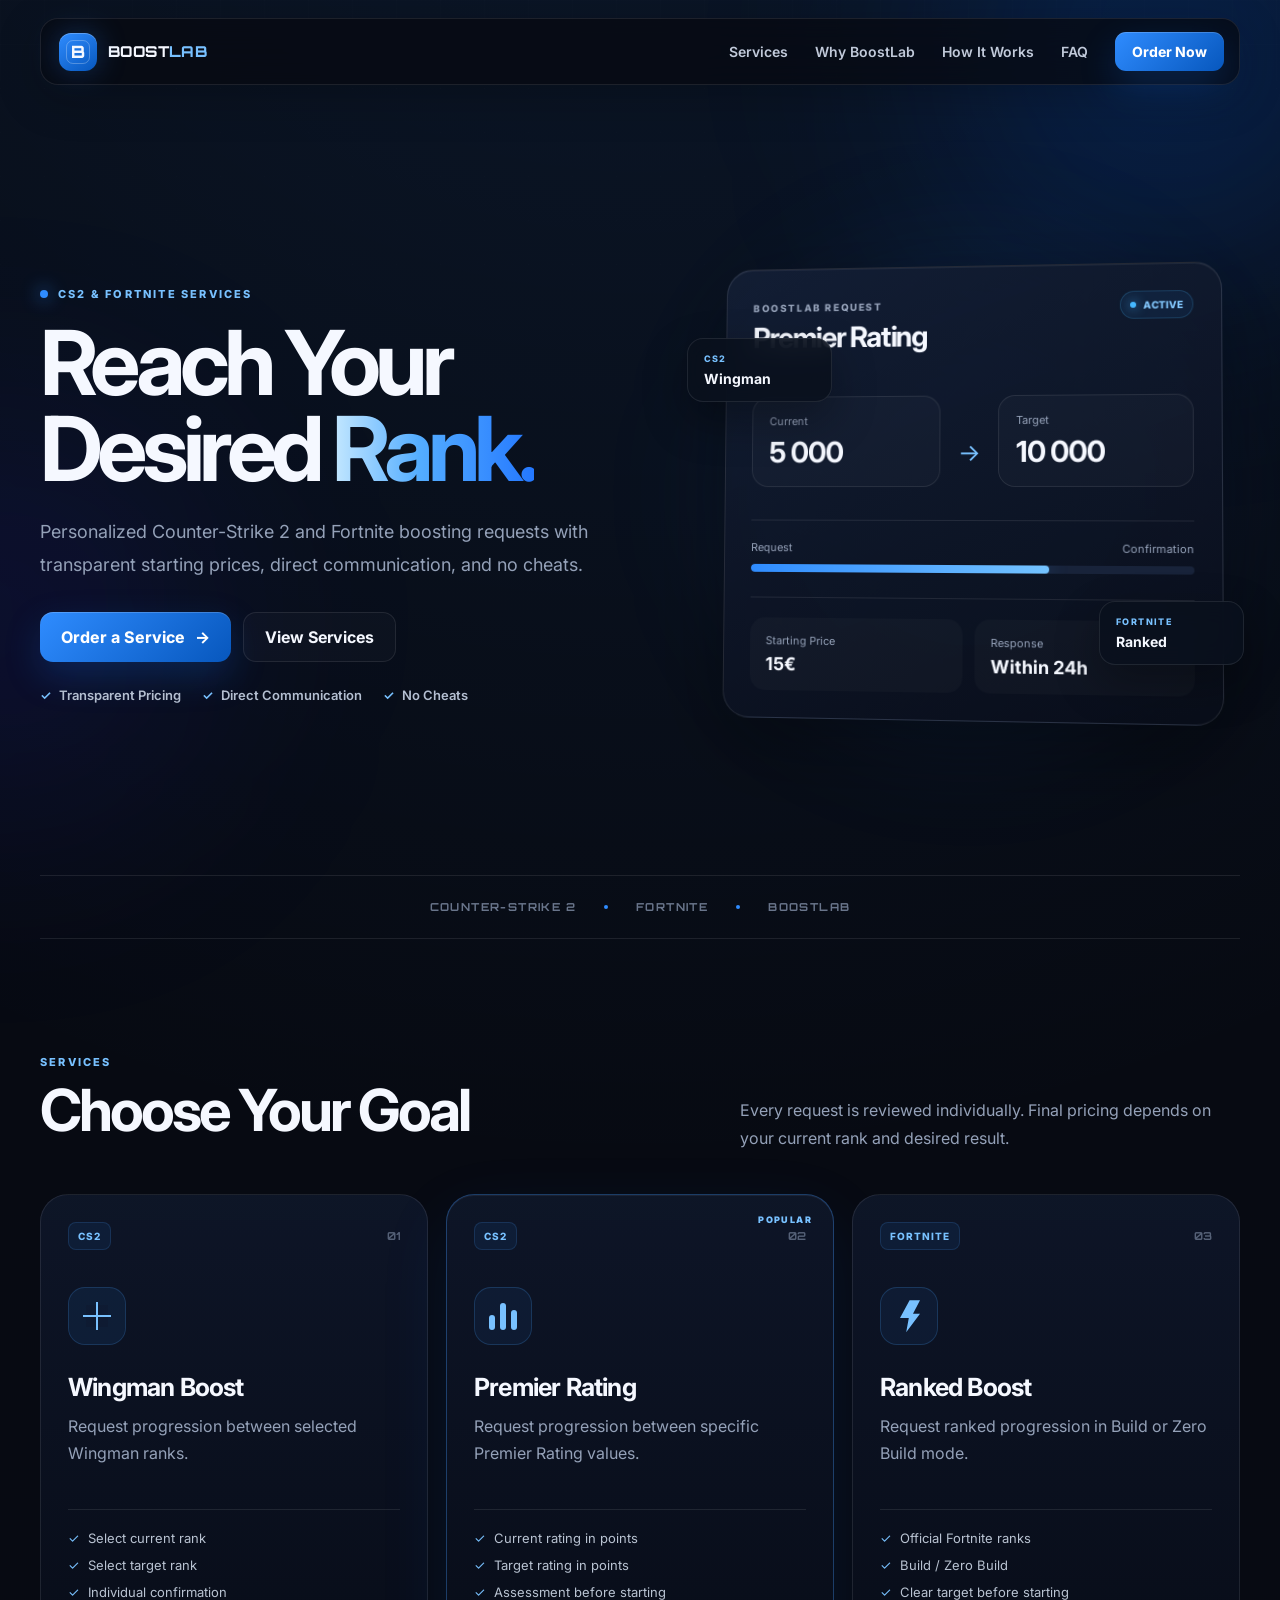
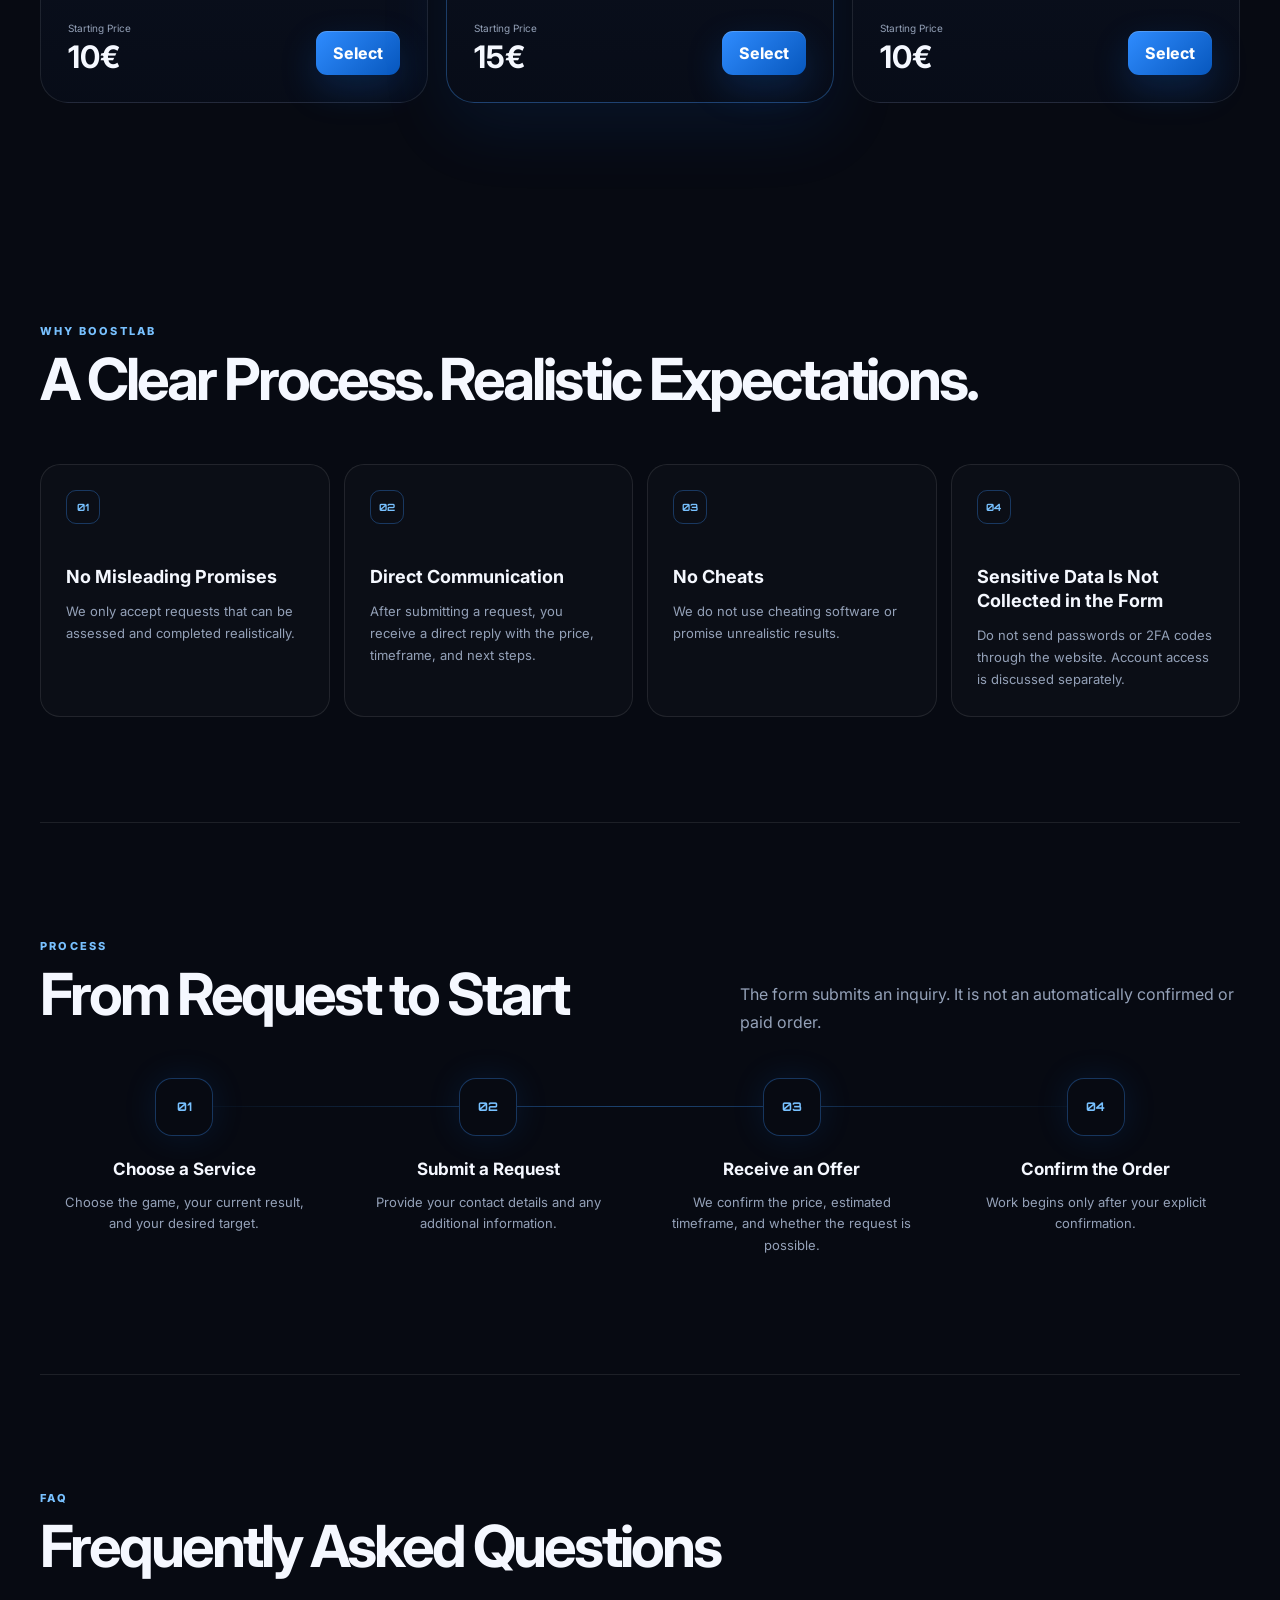
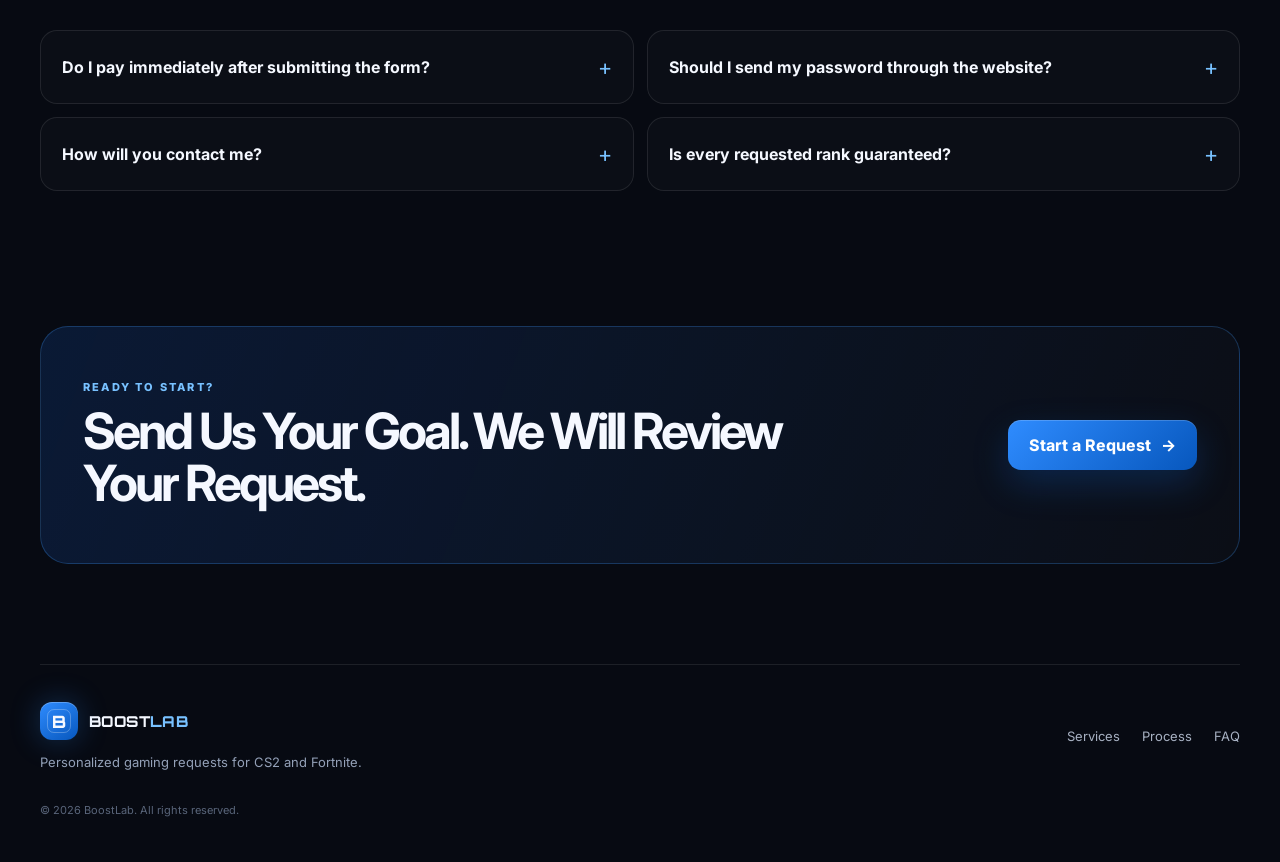
==== commit b32ecef4: "Update index.html" ====
--- a/index.html
+++ b/index.html
@@ -1,11 +1,11 @@
 <!DOCTYPE html>
-<html lang="bg">
+<html lang="en">
 <head>
   <meta charset="UTF-8" />
   <meta name="viewport" content="width=device-width, initial-scale=1.0" />
-  <meta name="description" content="BoostLab — ясни и персонализирани gaming услуги за Counter-Strike 2 и Fortnite." />
+  <meta name="description" content="BoostLab — transparent and personalized gaming services for Counter-Strike 2 and Fortnite." />
   <meta name="theme-color" content="#070a12" />
-  <title>BoostLab | CS2 & Fortnite услуги</title>
+  <title>BoostLab | CS2 & Fortnite Boosting Services</title>
   <link rel="preconnect" href="https://fonts.googleapis.com">
   <link rel="preconnect" href="https://fonts.gstatic.com" crossorigin>
   <link href="https://fonts.googleapis.com/css2?family=Inter:wght@400;500;600;700;800&family=Orbitron:wght@700;800&display=swap" rel="stylesheet">
@@ -17,21 +17,21 @@
   <div class="orb orb-b" aria-hidden="true"></div>
 
   <header class="site-header">
-    <a class="brand" href="#home" aria-label="BoostLab начало">
+    <a class="brand" href="#home" aria-label="BoostLab home">
       <span class="brand-mark" aria-hidden="true"><span>B</span></span>
       <span class="brand-word">BOOST<span>LAB</span></span>
     </a>
 
-    <button class="menu-toggle" type="button" aria-label="Отвори меню" aria-expanded="false">
+    <button class="menu-toggle" type="button" aria-label="Open menu" aria-expanded="false">
       <span></span><span></span>
     </button>
 
-    <nav class="main-nav" aria-label="Основна навигация">
-      <a href="#services">Услуги</a>
-      <a href="#why">Защо BoostLab</a>
-      <a href="#how">Как работи</a>
+    <nav class="main-nav" aria-label="Main navigation">
+      <a href="#services">Services</a>
+      <a href="#why">Why BoostLab</a>
+      <a href="#how">How It Works</a>
       <a href="#faq">FAQ</a>
-      <button class="nav-cta" type="button" data-open-order>Поръчай</button>
+      <button class="nav-cta" type="button" data-open-order>Order Now</button>
     </nav>
   </header>
 
@@ -39,27 +39,27 @@
     <section class="hero" id="home">
       <div class="hero-copy reveal">
         <div class="hero-kicker"><span></span> CS2 & FORTNITE SERVICES</div>
-        <h1>Достигни следващото си <span class="gradient-text">ниво.</span></h1>
+        <h1>Reach Your Desired <span class="gradient-text">Rank.</span></h1>
         <p class="hero-text">
-          Персонализирани заявки за Counter-Strike 2 и Fortnite с ясни начални цени,
-          директна комуникация и без използване на cheats.
+          Personalized Counter-Strike 2 and Fortnite boosting requests with transparent starting prices,
+          direct communication, and no cheats.
         </p>
 
         <div class="hero-actions">
           <button class="primary-btn" type="button" data-open-order>
-            Поръчай услуга <span aria-hidden="true">→</span>
+            Order a Service <span aria-hidden="true">→</span>
           </button>
-          <a class="secondary-btn" href="#services">Виж услугите</a>
-        </div>
-
-        <div class="trust-strip" aria-label="Основни предимства">
-          <span><i>✓</i> Ясни цени</span>
-          <span><i>✓</i> Личен контакт</span>
-          <span><i>✓</i> Без cheats</span>
-        </div>
-      </div>
-
-      <div class="hero-visual reveal" aria-label="Пример за BoostLab поръчка">
+          <a class="secondary-btn" href="#services">View Services</a>
+        </div>
+
+        <div class="trust-strip" aria-label="Key benefits">
+          <span><i>✓</i> Transparent Pricing</span>
+          <span><i>✓</i> Direct Communication</span>
+          <span><i>✓</i> No Cheats</span>
+        </div>
+      </div>
+
+      <div class="hero-visual reveal" aria-label="BoostLab order example">
         <div class="visual-glow"></div>
         <div class="dashboard-card">
           <div class="dashboard-top">
@@ -71,19 +71,19 @@
           </div>
 
           <div class="rating-row">
-            <div><span>Текущ</span><strong>5 000</strong></div>
+            <div><span>Current</span><strong>5 000</strong></div>
             <div class="rating-arrow">→</div>
-            <div><span>Цел</span><strong>10 000</strong></div>
+            <div><span>Target</span><strong>10 000</strong></div>
           </div>
 
           <div class="progress-block">
-            <div class="progress-meta"><span>Заявка</span><span>Потвърждение</span></div>
+            <div class="progress-meta"><span>Request</span><span>Confirmation</span></div>
             <div class="progress-line"><span></span></div>
           </div>
 
           <div class="dashboard-stats">
-            <div><span>Начална цена</span><strong>15€</strong></div>
-            <div><span>Отговор</span><strong>до 24ч.</strong></div>
+            <div><span>Starting Price</span><strong>15€</strong></div>
+            <div><span>Response</span><strong>Within 24h</strong></div>
           </div>
         </div>
 
@@ -98,7 +98,7 @@
       </div>
     </section>
 
-    <section class="logo-line reveal" aria-label="Поддържани игри">
+    <section class="logo-line reveal" aria-label="Supported games">
       <span>COUNTER-STRIKE 2</span>
       <i></i>
       <span>FORTNITE</span>
@@ -109,10 +109,10 @@
     <section class="section" id="services">
       <div class="section-heading reveal">
         <div>
-          <p class="eyebrow">УСЛУГИ</p>
-          <h2>Избери своята цел</h2>
-        </div>
-        <p>Всяка заявка се преглежда индивидуално. Крайната цена зависи от текущия и желания резултат.</p>
+          <p class="eyebrow">SERVICES</p>
+          <h2>Choose Your Goal</h2>
+        </div>
+        <p>Every request is reviewed individually. Final pricing depends on your current rank and desired result.</p>
       </div>
 
       <div class="service-grid">
@@ -123,35 +123,35 @@
           </div>
           <div class="service-icon crosshair" aria-hidden="true"></div>
           <h3>Wingman Boost</h3>
-          <p>Заявка за прогрес между избрани Wingman рангове.</p>
+          <p>Request progression between selected Wingman ranks.</p>
           <ul>
-            <li>Избор на текущ ранг</li>
-            <li>Избор на желан ранг</li>
-            <li>Индивидуално потвърждение</li>
+            <li>Select current rank</li>
+            <li>Select target rank</li>
+            <li>Individual confirmation</li>
           </ul>
           <div class="service-footer">
-            <div><span>Начална цена</span><strong>10€</strong></div>
-            <button class="card-btn" type="button" data-service="CS2 Wingman Boost">Избери</button>
+            <div><span>Starting Price</span><strong>10€</strong></div>
+            <button class="card-btn" type="button" data-service="CS2 Wingman Boost">Select</button>
           </div>
         </article>
 
         <article class="service-card featured reveal">
-          <div class="featured-tag">ПОПУЛЯРНО</div>
+          <div class="featured-tag">POPULAR</div>
           <div class="card-topline">
             <span class="game-badge">CS2</span>
             <span class="card-index">02</span>
           </div>
           <div class="service-icon bars" aria-hidden="true"><span></span><span></span><span></span></div>
           <h3>Premier Rating</h3>
-          <p>Заявка за прогрес между конкретни Premier Rating точки.</p>
+          <p>Request progression between specific Premier Rating values.</p>
           <ul>
-            <li>Текущ рейтинг в точки</li>
-            <li>Желан рейтинг в точки</li>
-            <li>Оценка преди начало</li>
+            <li>Current rating in points</li>
+            <li>Target rating in points</li>
+            <li>Assessment before starting</li>
           </ul>
           <div class="service-footer">
-            <div><span>Начална цена</span><strong>15€</strong></div>
-            <button class="card-btn" type="button" data-service="CS2 Premier Rating Boost">Избери</button>
+            <div><span>Starting Price</span><strong>15€</strong></div>
+            <button class="card-btn" type="button" data-service="CS2 Premier Rating Boost">Select</button>
           </div>
         </article>
 
@@ -162,15 +162,15 @@
           </div>
           <div class="service-icon bolt" aria-hidden="true"></div>
           <h3>Ranked Boost</h3>
-          <p>Заявка за Ranked прогрес в Build или Zero Build режим.</p>
+          <p>Request ranked progression in Build or Zero Build mode.</p>
           <ul>
-            <li>Официални Fortnite рангове</li>
+            <li>Official Fortnite ranks</li>
             <li>Build / Zero Build</li>
-            <li>Ясна цел преди старт</li>
+            <li>Clear target before starting</li>
           </ul>
           <div class="service-footer">
-            <div><span>Начална цена</span><strong>10€</strong></div>
-            <button class="card-btn" type="button" data-service="Fortnite Ranked Boost">Избери</button>
+            <div><span>Starting Price</span><strong>10€</strong></div>
+            <button class="card-btn" type="button" data-service="Fortnite Ranked Boost">Select</button>
           </div>
         </article>
       </div>
@@ -179,31 +179,31 @@
     <section class="section why-section" id="why">
       <div class="section-heading compact reveal">
         <div>
-          <p class="eyebrow">ЗАЩО BOOSTLAB</p>
-          <h2>Ясен процес. Реални очаквания.</h2>
+          <p class="eyebrow">WHY BOOSTLAB</p>
+          <h2>A Clear Process. Realistic Expectations.</h2>
         </div>
       </div>
 
       <div class="benefit-grid">
         <article class="benefit-card reveal">
           <span class="benefit-number">01</span>
-          <h3>Без подвеждащи обещания</h3>
-          <p>Приемаме само заявки, които могат да бъдат оценени и изпълнени реалистично.</p>
+          <h3>No Misleading Promises</h3>
+          <p>We only accept requests that can be assessed and completed realistically.</p>
         </article>
         <article class="benefit-card reveal">
           <span class="benefit-number">02</span>
-          <h3>Лична комуникация</h3>
-          <p>След заявката получаваш директен отговор за цена, срок и следващи стъпки.</p>
+          <h3>Direct Communication</h3>
+          <p>After submitting a request, you receive a direct reply with the price, timeframe, and next steps.</p>
         </article>
         <article class="benefit-card reveal">
           <span class="benefit-number">03</span>
-          <h3>Без cheats</h3>
-          <p>Не използваме софтуер за измама и не обещаваме недостижими резултати.</p>
+          <h3>No Cheats</h3>
+          <p>We do not use cheating software or promise unrealistic results.</p>
         </article>
         <article class="benefit-card reveal">
           <span class="benefit-number">04</span>
-          <h3>Данните не се събират във формата</h3>
-          <p>Не изпращай пароли или 2FA кодове чрез сайта. Достъпът се уточнява отделно.</p>
+          <h3>Sensitive Data Is Not Collected in the Form</h3>
+          <p>Do not send passwords or 2FA codes through the website. Account access is discussed separately.</p>
         </article>
       </div>
     </section>
@@ -211,32 +211,32 @@
     <section class="section process-section" id="how">
       <div class="section-heading reveal">
         <div>
-          <p class="eyebrow">ПРОЦЕС</p>
-          <h2>От заявка до старт</h2>
-        </div>
-        <p>Формата изпраща запитване. Това не е автоматично потвърдена или платена поръчка.</p>
+          <p class="eyebrow">PROCESS</p>
+          <h2>From Request to Start</h2>
+        </div>
+        <p>The form submits an inquiry. It is not an automatically confirmed or paid order.</p>
       </div>
 
       <div class="process-track">
         <article class="process-step reveal">
           <span>01</span>
-          <h3>Избираш услуга</h3>
-          <p>Посочваш игра, текущ резултат и желана цел.</p>
+          <h3>Choose a Service</h3>
+          <p>Choose the game, your current result, and your desired target.</p>
         </article>
         <article class="process-step reveal">
           <span>02</span>
-          <h3>Изпращаш заявка</h3>
-          <p>Оставяш контакт и допълнителна информация.</p>
+          <h3>Submit a Request</h3>
+          <p>Provide your contact details and any additional information.</p>
         </article>
         <article class="process-step reveal">
           <span>03</span>
-          <h3>Получаваш оферта</h3>
-          <p>Уточняваме цена, срок и дали заявката е възможна.</p>
+          <h3>Receive an Offer</h3>
+          <p>We confirm the price, estimated timeframe, and whether the request is possible.</p>
         </article>
         <article class="process-step reveal">
           <span>04</span>
-          <h3>Потвърждаваш</h3>
-          <p>Работата започва едва след твоето изрично потвърждение.</p>
+          <h3>Confirm the Order</h3>
+          <p>Work begins only after your explicit confirmation.</p>
         </article>
       </div>
     </section>
@@ -245,36 +245,36 @@
       <div class="section-heading compact reveal">
         <div>
           <p class="eyebrow">FAQ</p>
-          <h2>Често задавани въпроси</h2>
+          <h2>Frequently Asked Questions</h2>
         </div>
       </div>
 
       <div class="faq-list">
         <details class="reveal">
-          <summary>Плаща ли се веднага след изпращане на формата?<span>+</span></summary>
-          <p>Не. Формата е заявка. Първо получаваш потвърждение за цена, срок и възможност за изпълнение.</p>
+          <summary>Do I pay immediately after submitting the form?<span>+</span></summary>
+          <p>No. The form is only a request. You will first receive confirmation of the price, timeframe, and whether the service can be completed.</p>
         </details>
         <details class="reveal">
-          <summary>Трябва ли да изпращам парола през сайта?<span>+</span></summary>
-          <p>Не. Никога не изпращай пароли, 2FA кодове или резервни кодове чрез публичната форма.</p>
+          <summary>Should I send my password through the website?<span>+</span></summary>
+          <p>No. Never send passwords, 2FA codes, or backup codes through the public form.</p>
         </details>
         <details class="reveal">
-          <summary>Как ще се свържете с мен?<span>+</span></summary>
-          <p>Чрез имейла, който си посочил в заявката. По-късно ще добавим и избор за Discord контакт.</p>
+          <summary>How will you contact me?<span>+</span></summary>
+          <p>We will contact you through the email address provided in your request. A Discord contact option may be added later.</p>
         </details>
         <details class="reveal">
-          <summary>Гарантиран ли е всеки желан ранг?<span>+</span></summary>
-          <p>Не. Всяка заявка се оценява индивидуално и може да бъде отказана, ако целта не е реалистична.</p>
+          <summary>Is every requested rank guaranteed?<span>+</span></summary>
+          <p>No. Every request is assessed individually and may be declined if the target is not realistic.</p>
         </details>
       </div>
     </section>
 
     <section class="final-cta reveal">
       <div>
-        <p class="eyebrow">ГОТОВ ЛИ СИ?</p>
-        <h2>Изпрати целта си. Ние ще оценим заявката.</h2>
-      </div>
-      <button class="primary-btn" type="button" data-open-order>Започни заявка <span>→</span></button>
+        <p class="eyebrow">READY TO START?</p>
+        <h2>Send Us Your Goal. We Will Review Your Request.</h2>
+      </div>
+      <button class="primary-btn" type="button" data-open-order>Start a Request <span>→</span></button>
     </section>
   </main>
 
@@ -284,96 +284,96 @@
         <span class="brand-mark" aria-hidden="true"><span>B</span></span>
         <span class="brand-word">BOOST<span>LAB</span></span>
       </a>
-      <p>Персонализирани gaming заявки за CS2 и Fortnite.</p>
+      <p>Personalized gaming requests for CS2 and Fortnite.</p>
     </div>
     <div class="footer-links">
-      <a href="#services">Услуги</a>
-      <a href="#how">Процес</a>
+      <a href="#services">Services</a>
+      <a href="#how">Process</a>
       <a href="#faq">FAQ</a>
     </div>
-    <p class="copyright">© 2026 BoostLab. Всички права запазени.</p>
+    <p class="copyright">© 2026 BoostLab. All rights reserved.</p>
   </footer>
 
   <div class="modal" id="orderModal" aria-hidden="true">
     <div class="modal-backdrop" data-close-order></div>
     <div class="modal-card" role="dialog" aria-modal="true" aria-labelledby="orderTitle">
-      <button class="modal-close" type="button" data-close-order aria-label="Затвори">×</button>
+      <button class="modal-close" type="button" data-close-order aria-label="Close">×</button>
 
       <div class="modal-header">
-        <p class="eyebrow">НОВА ЗАЯВКА</p>
-        <h2 id="orderTitle">Поръчай услуга</h2>
-        <p>Попълни целта си. Не въвеждай парола или код за достъп.</p>
+        <p class="eyebrow">NEW REQUEST</p>
+        <h2 id="orderTitle">Order a Service</h2>
+        <p>Tell us your goal. Do not enter a password or access code.</p>
       </div>
 
       <form action="https://api.web3forms.com/submit" method="POST">
         <input type="hidden" name="access_key" value="19279286-2288-4de7-87dd-1176185d36bf">
-        <input type="hidden" name="subject" value="Нова BoostLab поръчка">
+        <input type="hidden" name="subject" value="New BoostLab Order">
         <input type="hidden" name="redirect" value="https://boostlab.pages.dev/success.html">
 
         <div class="form-row">
           <label>
-            <span>Име</span>
-            <input type="text" name="name" required minlength="2" placeholder="Твоето име">
+            <span>Name</span>
+            <input type="text" name="name" required minlength="2" placeholder="Your name">
           </label>
           <label>
-            <span>Имейл</span>
+            <span>Email</span>
             <input type="email" name="email" required placeholder="name@example.com">
           </label>
         </div>
 
         <label>
-          <span>Услуга</span>
+          <span>Service</span>
           <select name="service" id="serviceSelect" required>
-            <option value="">Избери услуга</option>
-            <option value="CS2 Wingman Boost">CS2 Wingman Boost — от 10€</option>
-            <option value="CS2 Premier Rating Boost">CS2 Premier Rating Boost — от 15€</option>
-            <option value="Fortnite Ranked Boost">Fortnite Ranked Boost — от 10€</option>
+            <option value="">Select a service</option>
+            <option value="CS2 Wingman Boost">CS2 Wingman Boost — from €10</option>
+            <option value="CS2 Premier Rating Boost">CS2 Premier Rating Boost — from €15</option>
+            <option value="Fortnite Ranked Boost">Fortnite Ranked Boost — from €10</option>
           </select>
         </label>
 
         <div class="form-row">
           <label>
-            <span id="currentLabel">Текущ ранг</span>
-            <input type="text" name="current_value" id="currentInput" placeholder="Напр. 5 000 точки">
+            <span id="currentLabel">Current Rank</span>
+            <input type="text" name="current_value" id="currentInput" placeholder="Example: 5,000 points">
             <select name="current_rank" id="currentRankSelect" hidden>
-              <option value="">Избери текущ ранг</option>
+              <option value="">Select current rank</option>
             </select>
           </label>
 
           <label>
-            <span id="targetLabel">Желан ранг</span>
-            <input type="text" name="target_value" id="targetInput" placeholder="Напр. 10 000 точки">
+            <span id="targetLabel">Target Rank</span>
+            <input type="text" name="target_value" id="targetInput" placeholder="Example: 10,000 points">
             <select name="target_rank" id="targetRankSelect" hidden>
-              <option value="">Избери желан ранг</option>
+              <option value="">Select target rank</option>
             </select>
           </label>
         </div>
 
         <fieldset class="mode-field" id="fortniteModeField" hidden>
-          <legend>Fortnite режим</legend>
+          <legend>Fortnite Mode</legend>
           <div class="mode-options">
             <label class="mode-option">
               <input type="radio" name="fortnite_mode" value="Build">
-              <span><strong>Build</strong><small>Стандартен режим със строене</small></span>
+              <span><strong>Build</strong><small>Standard mode with building</small></span>
             </label>
             <label class="mode-option">
               <input type="radio" name="fortnite_mode" value="Zero Build">
-              <span><strong>Zero Build</strong><small>Режим без строене</small></span>
+              <span><strong>Zero Build</strong><small>Mode without building</small></span>
             </label>
           </div>
         </fieldset>
 
         <label>
-          <span>Допълнителна информация</span>
-          <textarea name="message" rows="4" placeholder="Срок, предпочитан час за контакт или други подробности"></textarea>
+          <span>Additional Information</span>
+          <textarea name="message" rows="4" placeholder="Preferred timeframe, contact time, or other details"></textarea>
         </label>
 
         <label class="consent-row">
           <input type="checkbox" required>
-          <span>Разбирам, че изпращам заявка, а не автоматично потвърдена поръчка.</span>
+          <span>I understand that I am submitting a request, not an automatically confirmed order.</span>
         </label>
 
-        <button class="primary-btn submit-btn" type="submit">Изпрати заявката <span>→</span></button>
+        <button class="primary-btn submit-btn" type="submit">Submit Request <span>→</span></button>
       </form>
     </div>
   </div>
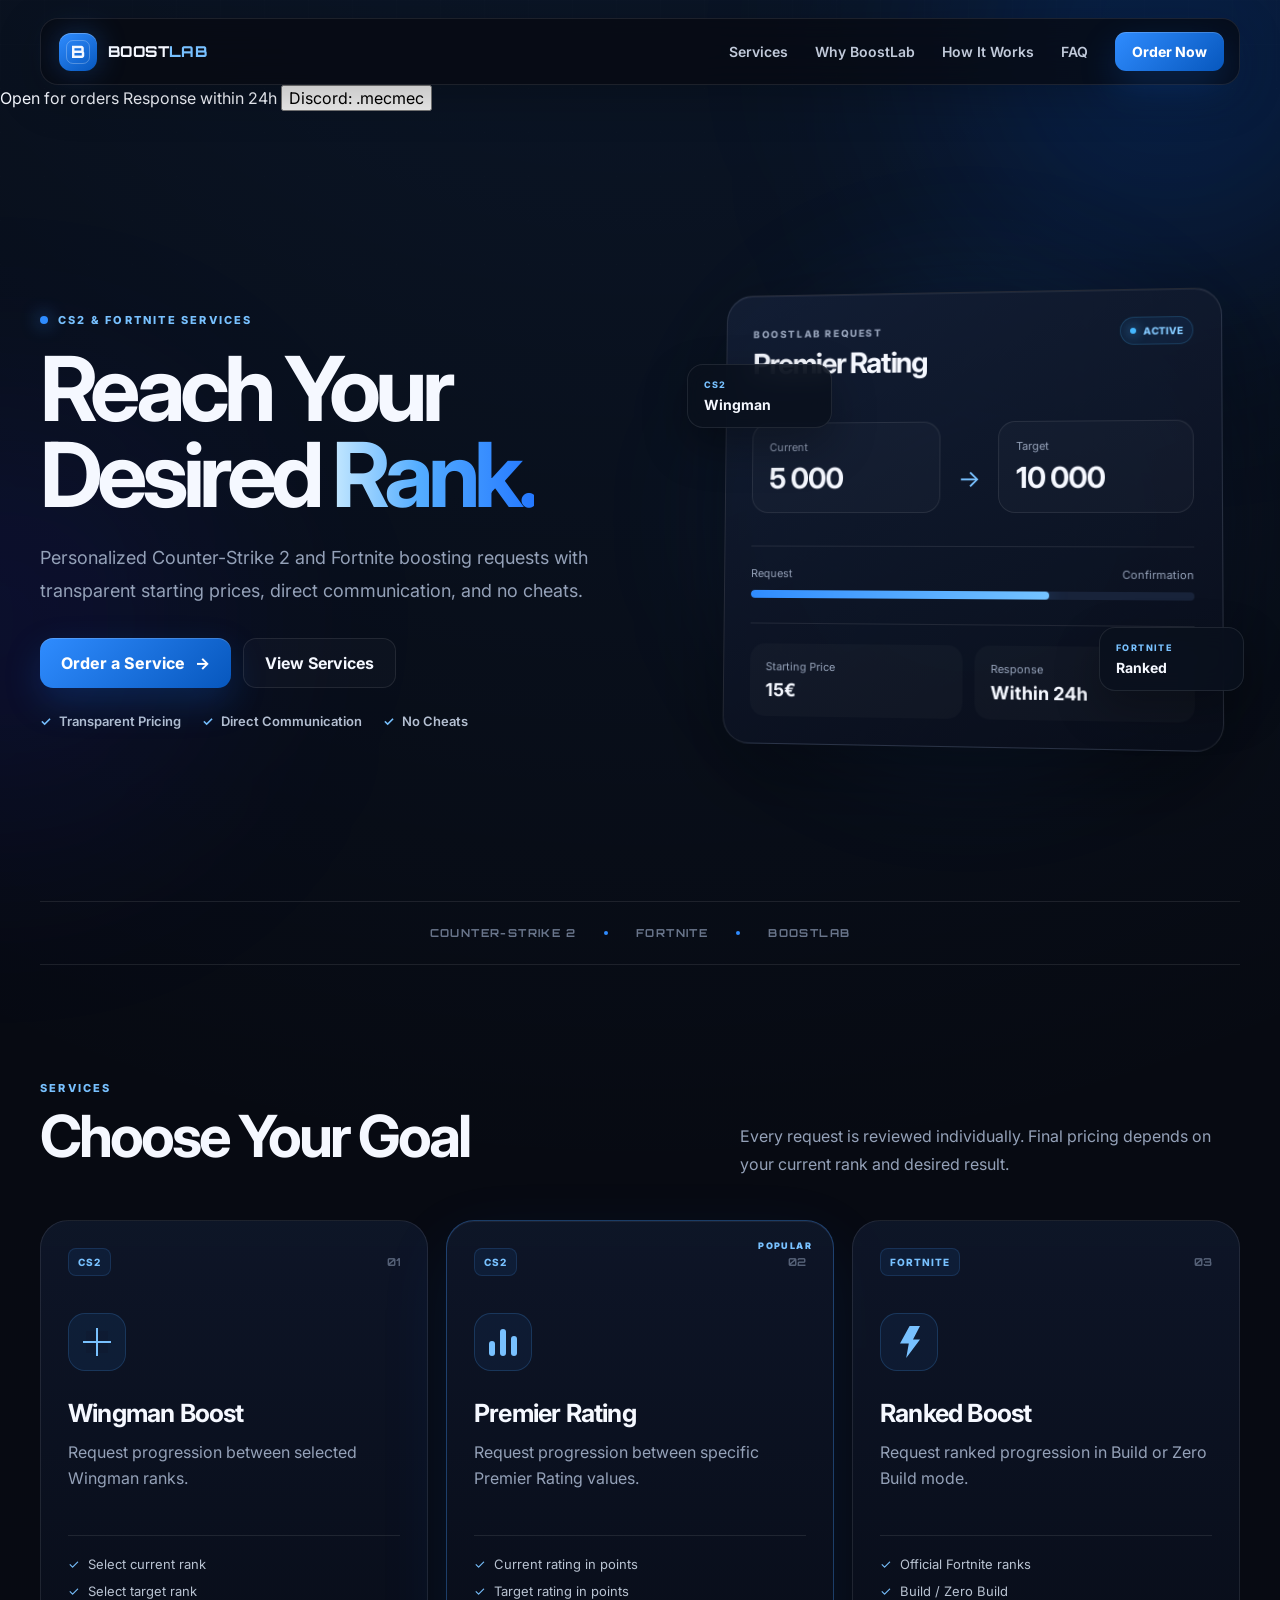
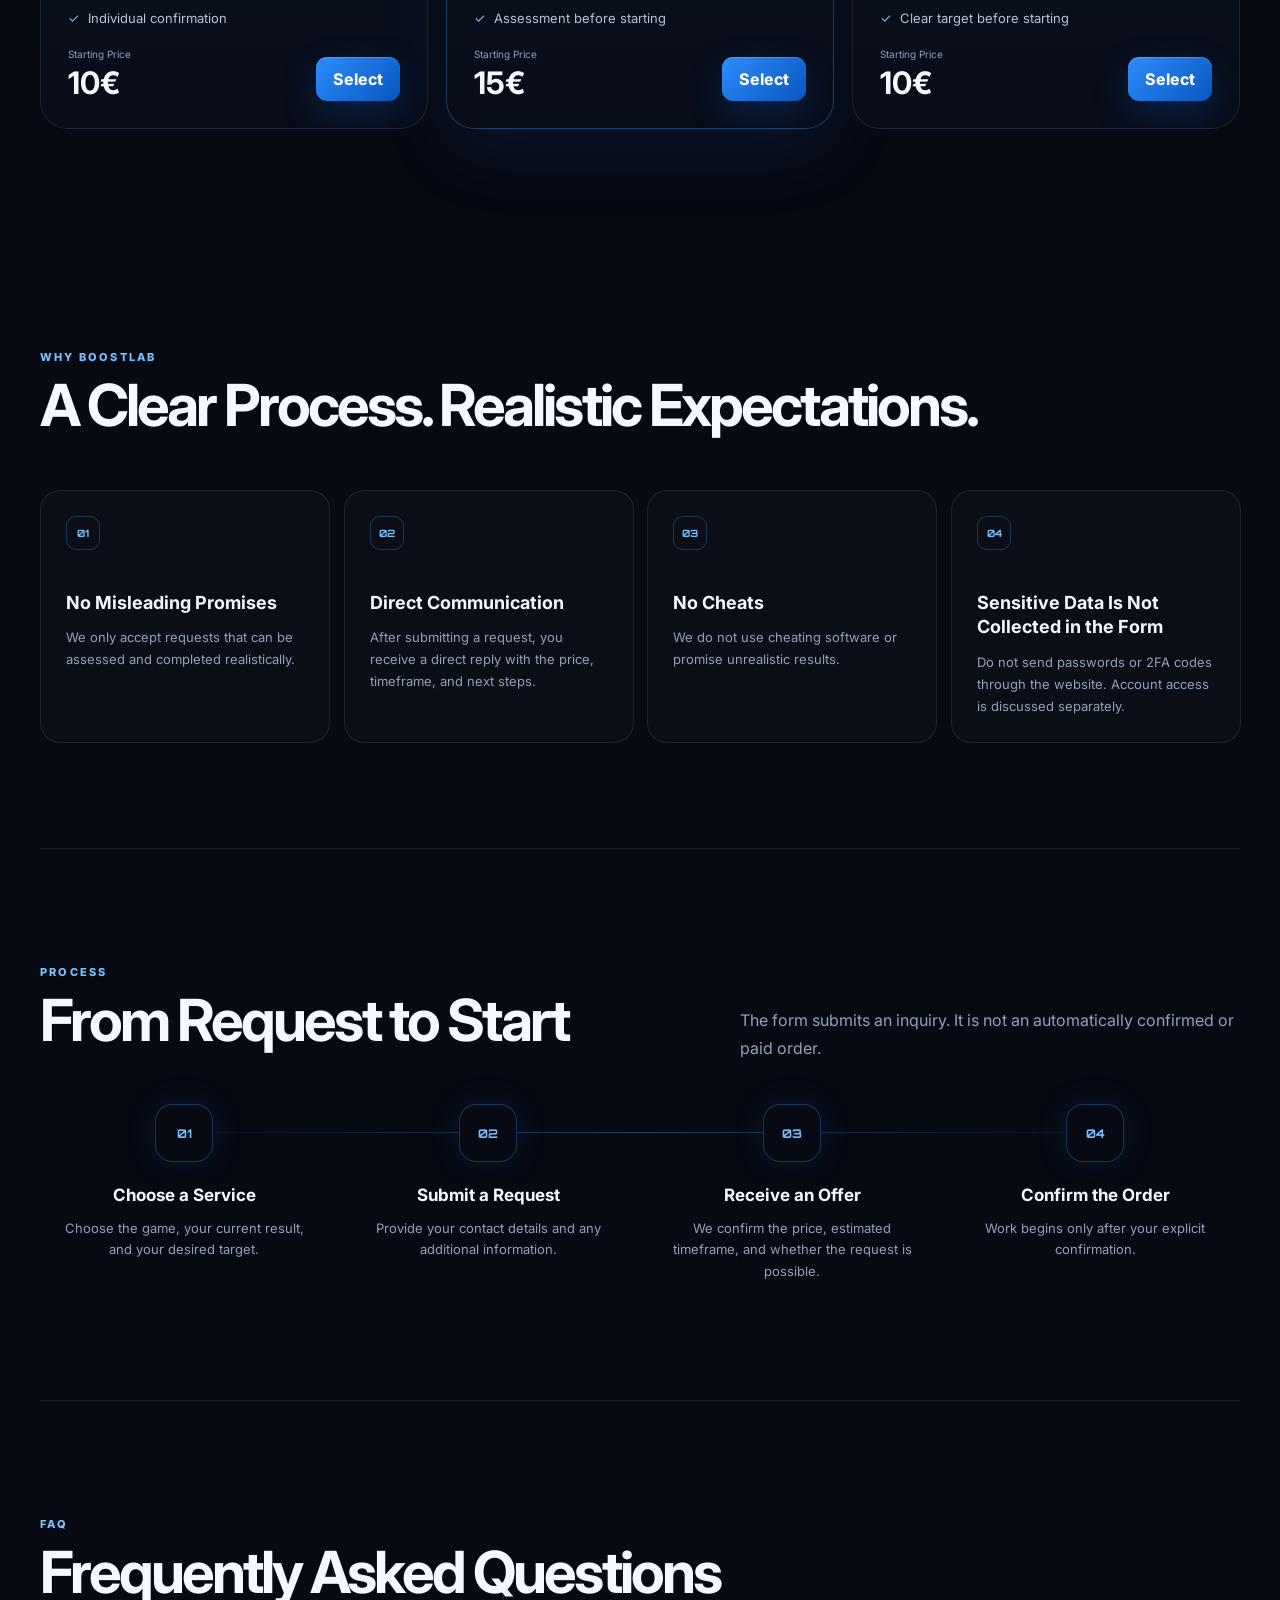
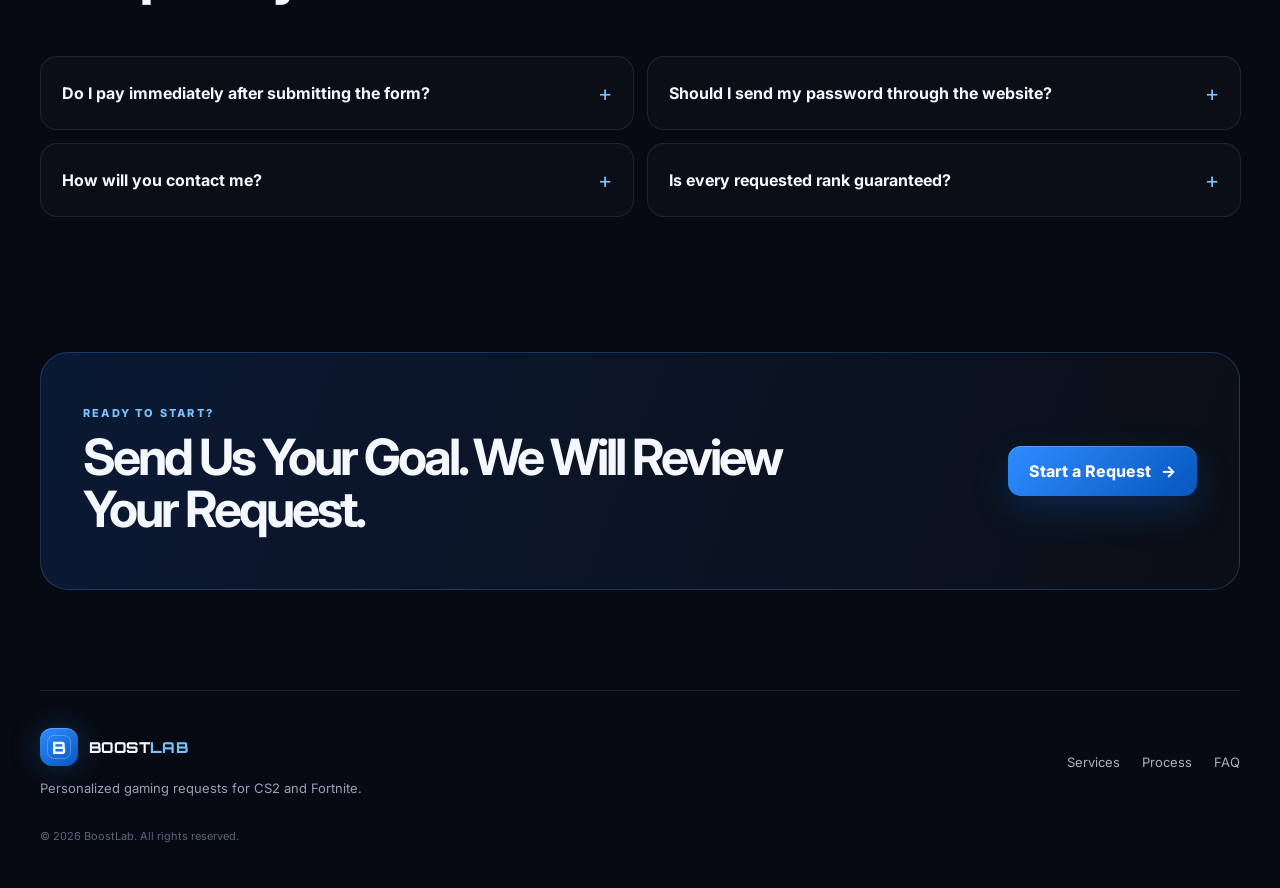
==== commit 93d7df5b: "Update index.html" ====
--- a/index.html
+++ b/index.html
@@ -34,7 +34,24 @@
       <button class="nav-cta" type="button" data-open-order>Order Now</button>
     </nav>
   </header>
-
+<div class="status-bar">
+  <span class="status-item status-open">
+    <i></i>
+    Open for orders
+  </span>
+
+  <span class="status-divider"></span>
+
+  <span class="status-item">
+    Response within 24h
+  </span>
+
+  <span class="status-divider"></span>
+
+  <button class="status-discord" type="button" id="copyDiscord">
+    Discord: .mecmec
+  </button>
+</div>
   <main>
     <section class="hero" id="home">
       <div class="hero-copy reveal">
--- a/styles.css
+++ b/styles.css
@@ -293,3 +293,186 @@
   .modal-card { padding: 22px; }
   .modal-header h2 { font-size: 31px; }
 }
+
+
+/* =========================================================
+   BoostLab interaction polish
+   Added: smoother card lift, blue glow, icon motion, buttons
+   ========================================================= */
+
+/* Give interactive elements smoother, more premium motion */
+.service-card,
+.benefit-card,
+.process-step,
+.faq-list details,
+.primary-btn,
+.secondary-btn,
+.card-btn,
+.nav-cta {
+  will-change: transform;
+}
+
+/* Service cards: lift, subtle scale and layered blue glow */
+.service-card {
+  overflow: hidden;
+  isolation: isolate;
+}
+
+.service-card::before {
+  content: "";
+  position: absolute;
+  inset: -1px;
+  z-index: -1;
+  border-radius: inherit;
+  background: radial-gradient(
+    circle at 50% 0%,
+    rgba(72, 165, 255, 0.18),
+    transparent 58%
+  );
+  opacity: 0;
+  transition: opacity .32s ease;
+  pointer-events: none;
+}
+
+.service-card:hover {
+  transform: translateY(-10px) scale(1.012);
+  border-color: rgba(89, 177, 255, .58);
+  box-shadow:
+    0 28px 70px rgba(0, 0, 0, .38),
+    0 0 0 1px rgba(53, 145, 255, .12),
+    0 0 42px rgba(31, 126, 255, .16);
+}
+
+.service-card:hover::before {
+  opacity: 1;
+}
+
+/* Small icon movement makes the cards feel responsive */
+.service-card .service-icon {
+  transition: transform .3s ease, filter .3s ease;
+}
+
+.service-card:hover .service-icon {
+  transform: translateY(-3px) scale(1.06);
+  filter: drop-shadow(0 0 13px rgba(72, 165, 255, .42));
+}
+
+/* Secondary cards receive a lighter hover treatment */
+.benefit-card {
+  transition:
+    transform .26s ease,
+    border-color .26s ease,
+    background-color .26s ease,
+    box-shadow .26s ease;
+}
+
+.benefit-card:hover {
+  transform: translateY(-6px);
+  border-color: rgba(89, 177, 255, .38);
+  background: rgba(47, 140, 255, .035);
+  box-shadow: 0 20px 46px rgba(0, 0, 0, .22);
+}
+
+/* Process steps: animate the numbered badge */
+.process-step > span {
+  transition:
+    transform .26s ease,
+    background-color .26s ease,
+    box-shadow .26s ease;
+}
+
+.process-step:hover > span {
+  transform: translateY(-4px) scale(1.06);
+  background: rgba(47, 140, 255, .08);
+  box-shadow:
+    0 0 0 1px rgba(73, 163, 255, .12),
+    0 0 30px rgba(31, 126, 255, .22);
+}
+
+/* FAQ rows feel clickable without becoming distracting */
+.faq-list details {
+  transition:
+    transform .22s ease,
+    border-color .22s ease,
+    background-color .22s ease;
+}
+
+.faq-list details:hover {
+  transform: translateX(4px);
+  border-color: rgba(89, 177, 255, .30);
+  background: rgba(47, 140, 255, .025);
+}
+
+/* Buttons: stronger but controlled hover feedback */
+.primary-btn,
+.card-btn,
+.nav-cta {
+  transition:
+    transform .22s ease,
+    filter .22s ease,
+    box-shadow .22s ease;
+}
+
+.primary-btn:hover,
+.card-btn:hover,
+.nav-cta:hover {
+  transform: translateY(-3px) scale(1.018);
+  filter: brightness(1.12);
+  box-shadow:
+    0 18px 46px rgba(17, 108, 229, .38),
+    0 0 24px rgba(57, 153, 255, .18);
+}
+
+.primary-btn:active,
+.card-btn:active,
+.nav-cta:active,
+.secondary-btn:active {
+  transform: translateY(0) scale(.985);
+}
+
+.secondary-btn:hover {
+  transform: translateY(-2px);
+  border-color: rgba(89, 177, 255, .48);
+  background: rgba(47, 140, 255, .075);
+  box-shadow: 0 12px 30px rgba(0, 0, 0, .18);
+}
+
+/* Keyboard accessibility */
+.primary-btn:focus-visible,
+.secondary-btn:focus-visible,
+.card-btn:focus-visible,
+.nav-cta:focus-visible,
+.service-card:focus-within,
+.faq-list details:focus-within {
+  outline: 2px solid rgba(104, 190, 255, .9);
+  outline-offset: 3px;
+}
+
+/* Respect users who prefer reduced motion */
+@media (prefers-reduced-motion: reduce) {
+  .service-card,
+  .benefit-card,
+  .process-step > span,
+  .faq-list details,
+  .primary-btn,
+  .secondary-btn,
+  .card-btn,
+  .nav-cta,
+  .service-card .service-icon {
+    transition: none !important;
+    transform: none !important;
+  }
+}
+
+/* Hover is intentionally disabled on touch-only devices */
+@media (hover: none) {
+  .service-card:hover,
+  .benefit-card:hover,
+  .faq-list details:hover,
+  .primary-btn:hover,
+  .secondary-btn:hover,
+  .card-btn:hover,
+  .nav-cta:hover {
+    transform: none;
+  }
+}
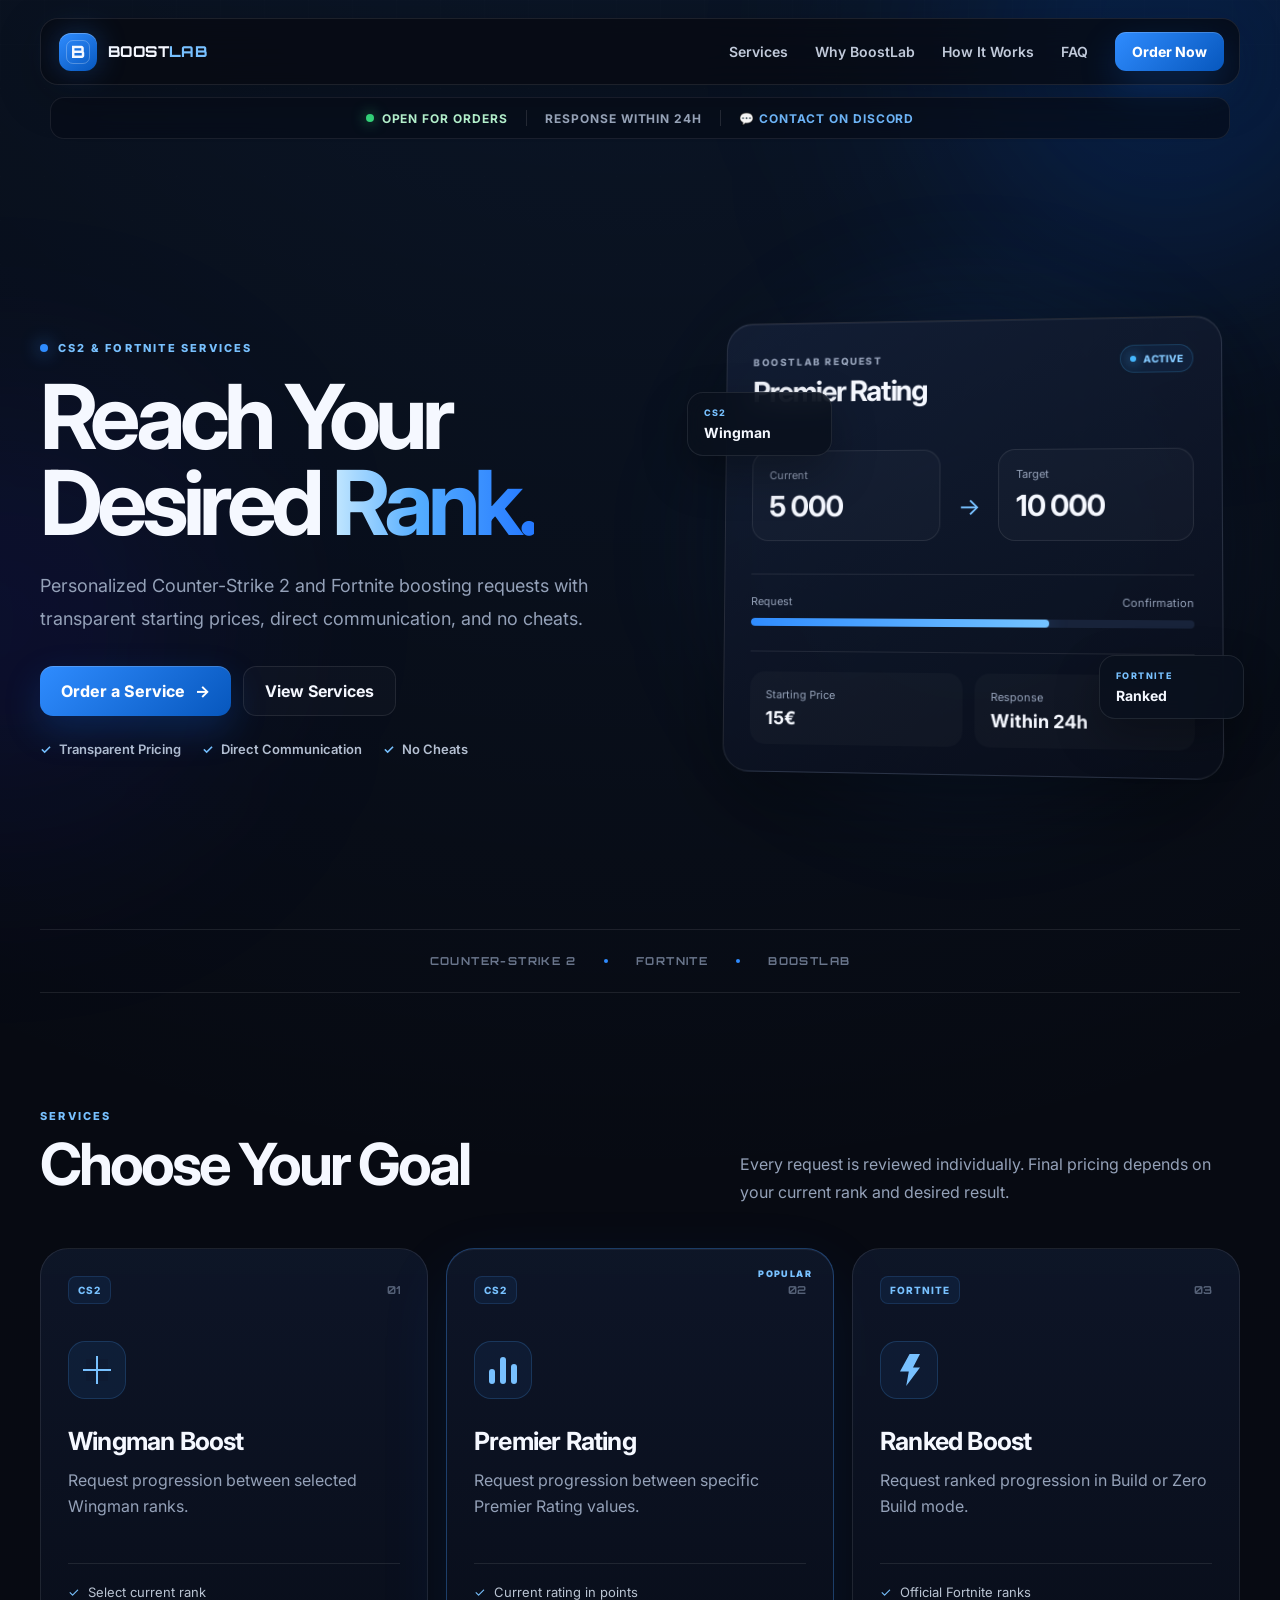
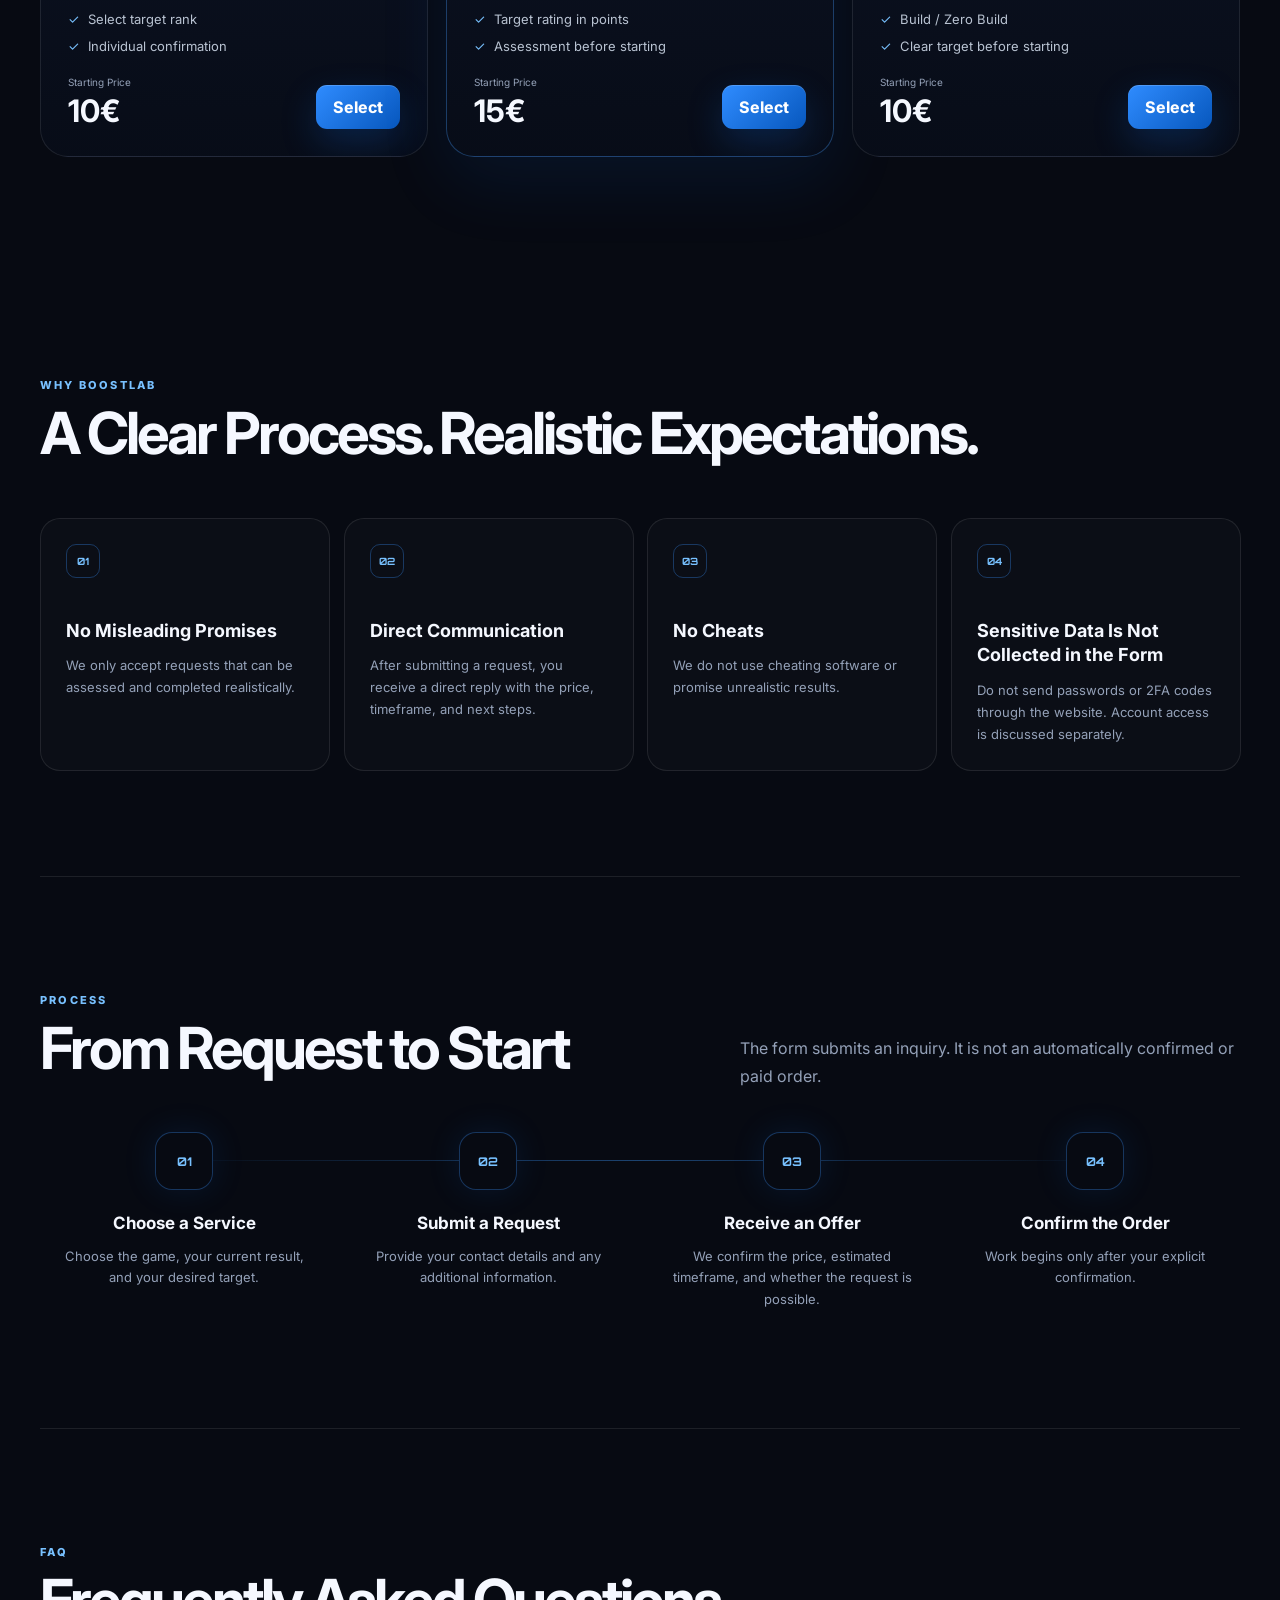
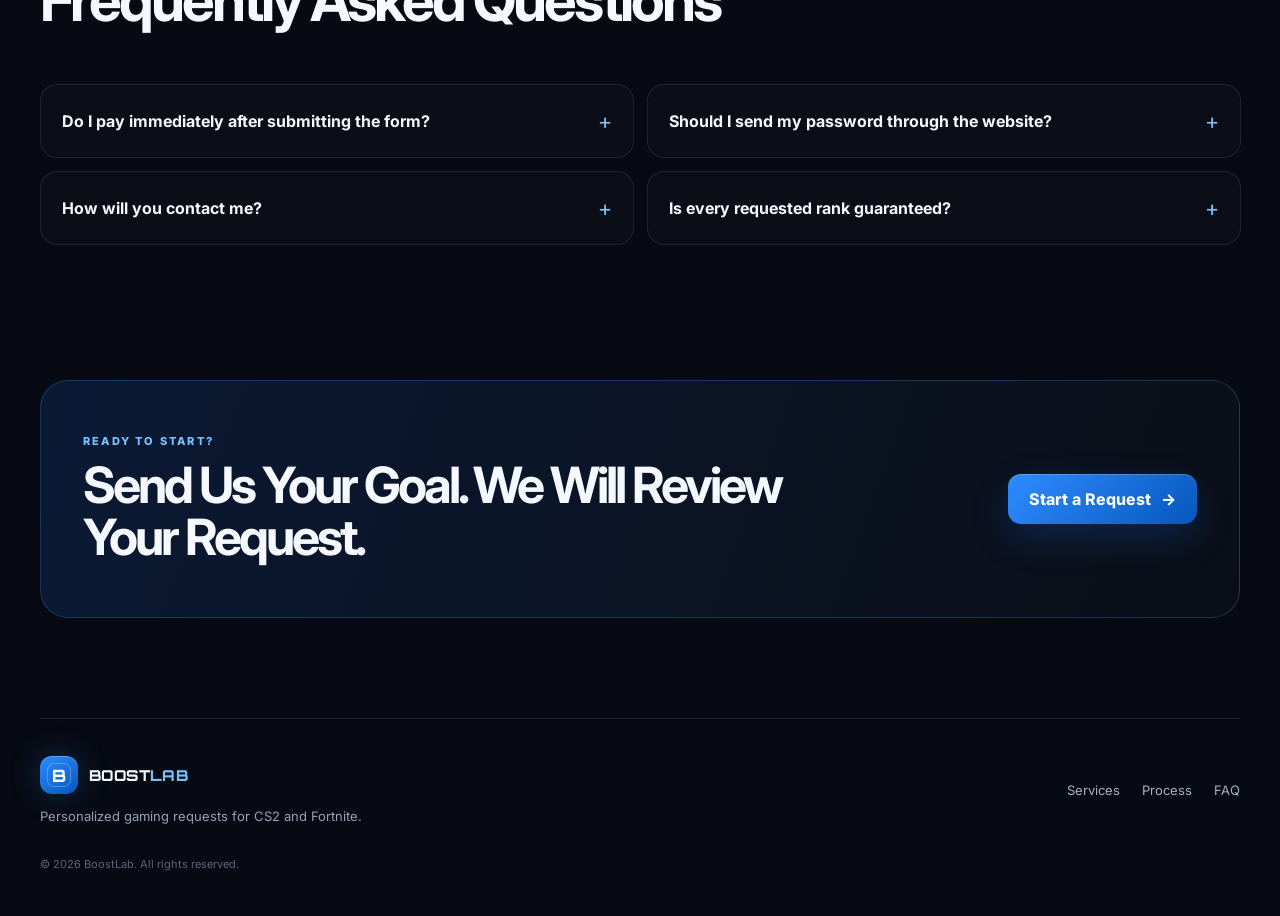
==== commit 813cf9c7: "Update index.html" ====
--- a/index.html
+++ b/index.html
@@ -49,7 +49,7 @@
   <span class="status-divider"></span>
 
   <button class="status-discord" type="button" id="copyDiscord">
-    Discord: .mecmec
+    💬 Contact on Discord
   </button>
 </div>
   <main>
--- a/styles.css
+++ b/styles.css
@@ -476,3 +476,90 @@
     transform: none;
   }
 }
+.status-bar {
+  width: min(1180px, calc(100% - 32px));
+  margin: 12px auto 0;
+  min-height: 42px;
+  display: flex;
+  align-items: center;
+  justify-content: center;
+  gap: 18px;
+  padding: 9px 18px;
+  border: 1px solid rgba(255, 255, 255, 0.08);
+  border-radius: 14px;
+  background: rgba(8, 13, 25, 0.72);
+  backdrop-filter: blur(16px);
+  color: #9ba8bd;
+  font-size: 12px;
+  font-weight: 700;
+  letter-spacing: 0.08em;
+  text-transform: uppercase;
+}
+
+.status-item {
+  display: inline-flex;
+  align-items: center;
+  gap: 8px;
+}
+
+.status-open {
+  color: #b9f7d2;
+}
+
+.status-open i {
+  width: 8px;
+  height: 8px;
+  border-radius: 50%;
+  background: #35d77c;
+  box-shadow: 0 0 14px rgba(53, 215, 124, 0.75);
+  animation: statusPulse 1.8s ease-in-out infinite;
+}
+
+.status-divider {
+  width: 1px;
+  height: 16px;
+  background: rgba(255, 255, 255, 0.12);
+}
+
+.status-discord {
+  border: 0;
+  padding: 0;
+  background: transparent;
+  color: #71baff;
+  font: inherit;
+  text-transform: inherit;
+  letter-spacing: inherit;
+  cursor: pointer;
+  transition: color 0.2s ease, transform 0.2s ease;
+}
+
+.status-discord:hover {
+  color: #a6d6ff;
+  transform: translateY(-1px);
+}
+
+@keyframes statusPulse {
+  0%,
+  100% {
+    opacity: 1;
+    transform: scale(1);
+  }
+
+  50% {
+    opacity: 0.55;
+    transform: scale(0.78);
+  }
+}
+
+@media (max-width: 700px) {
+  .status-bar {
+    flex-wrap: wrap;
+    gap: 8px 14px;
+    padding: 11px 14px;
+    text-align: center;
+  }
+
+  .status-divider {
+    display: none;
+  }
+}
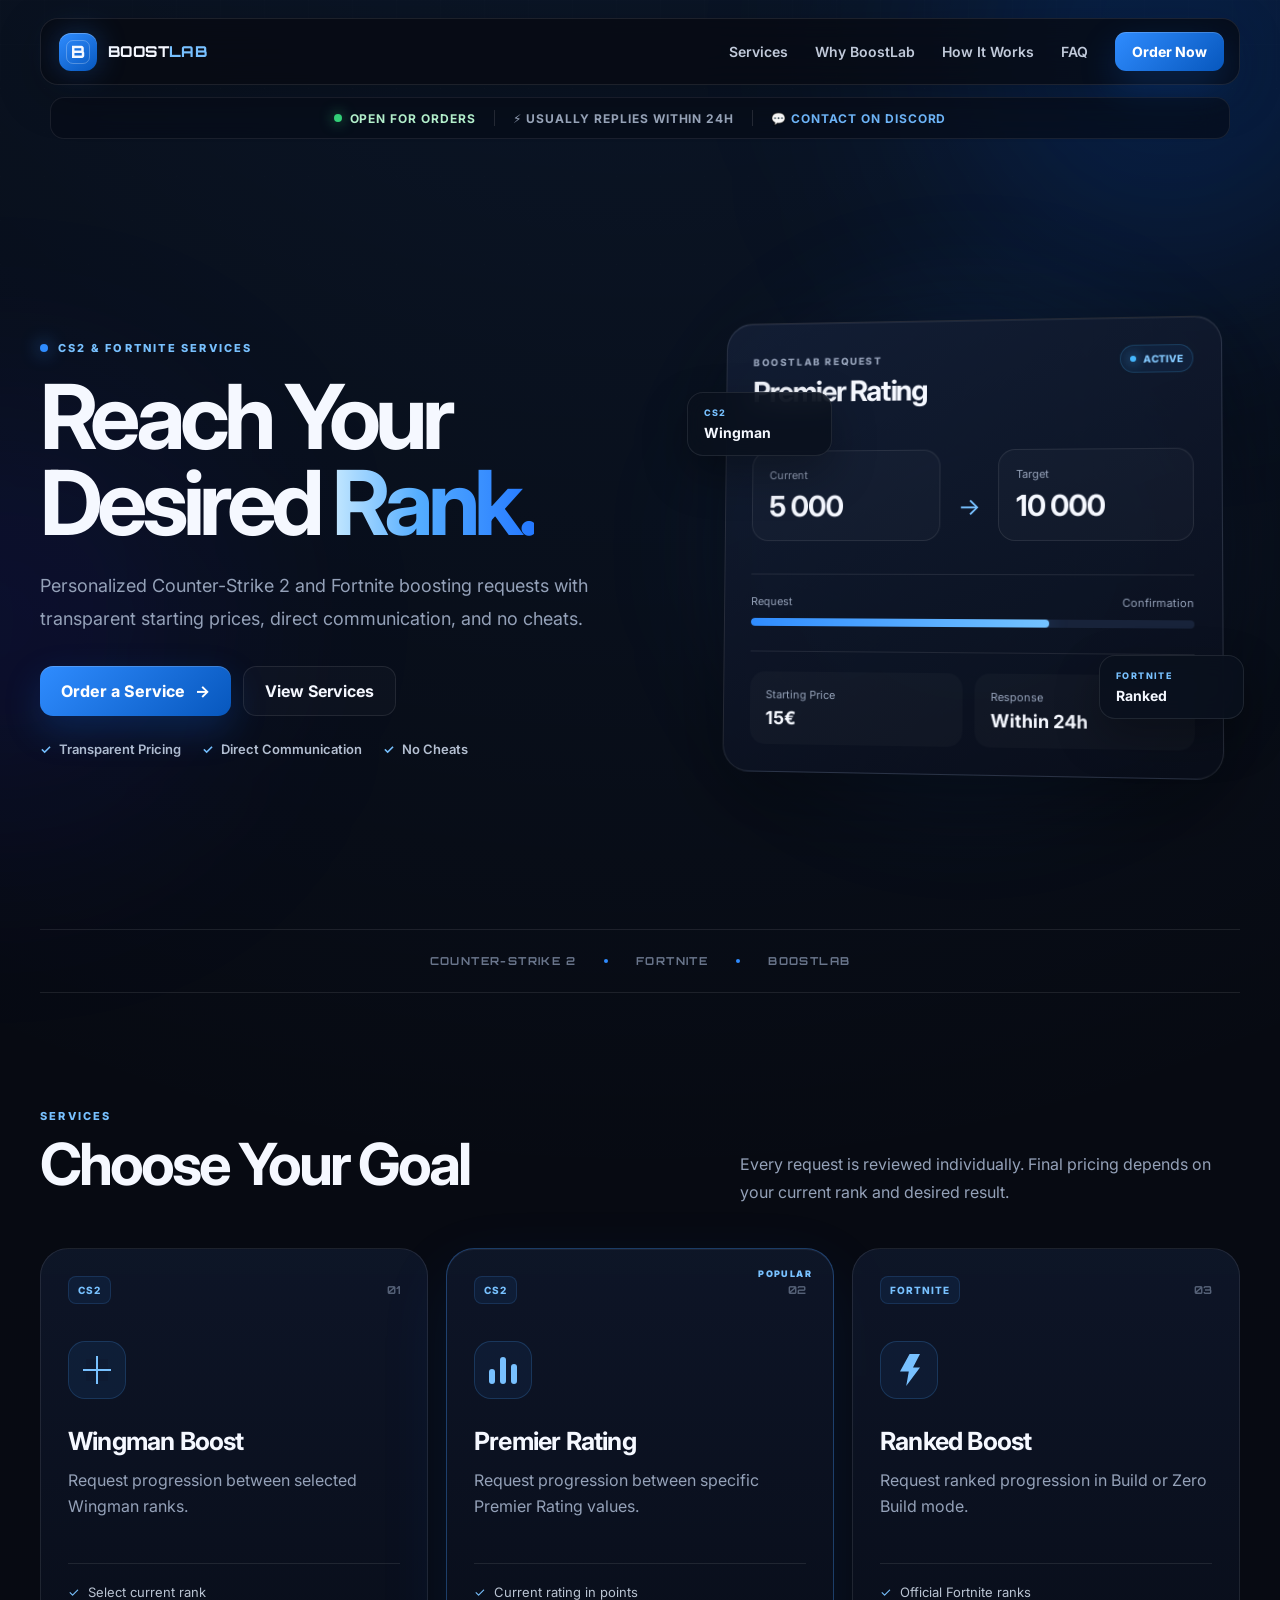
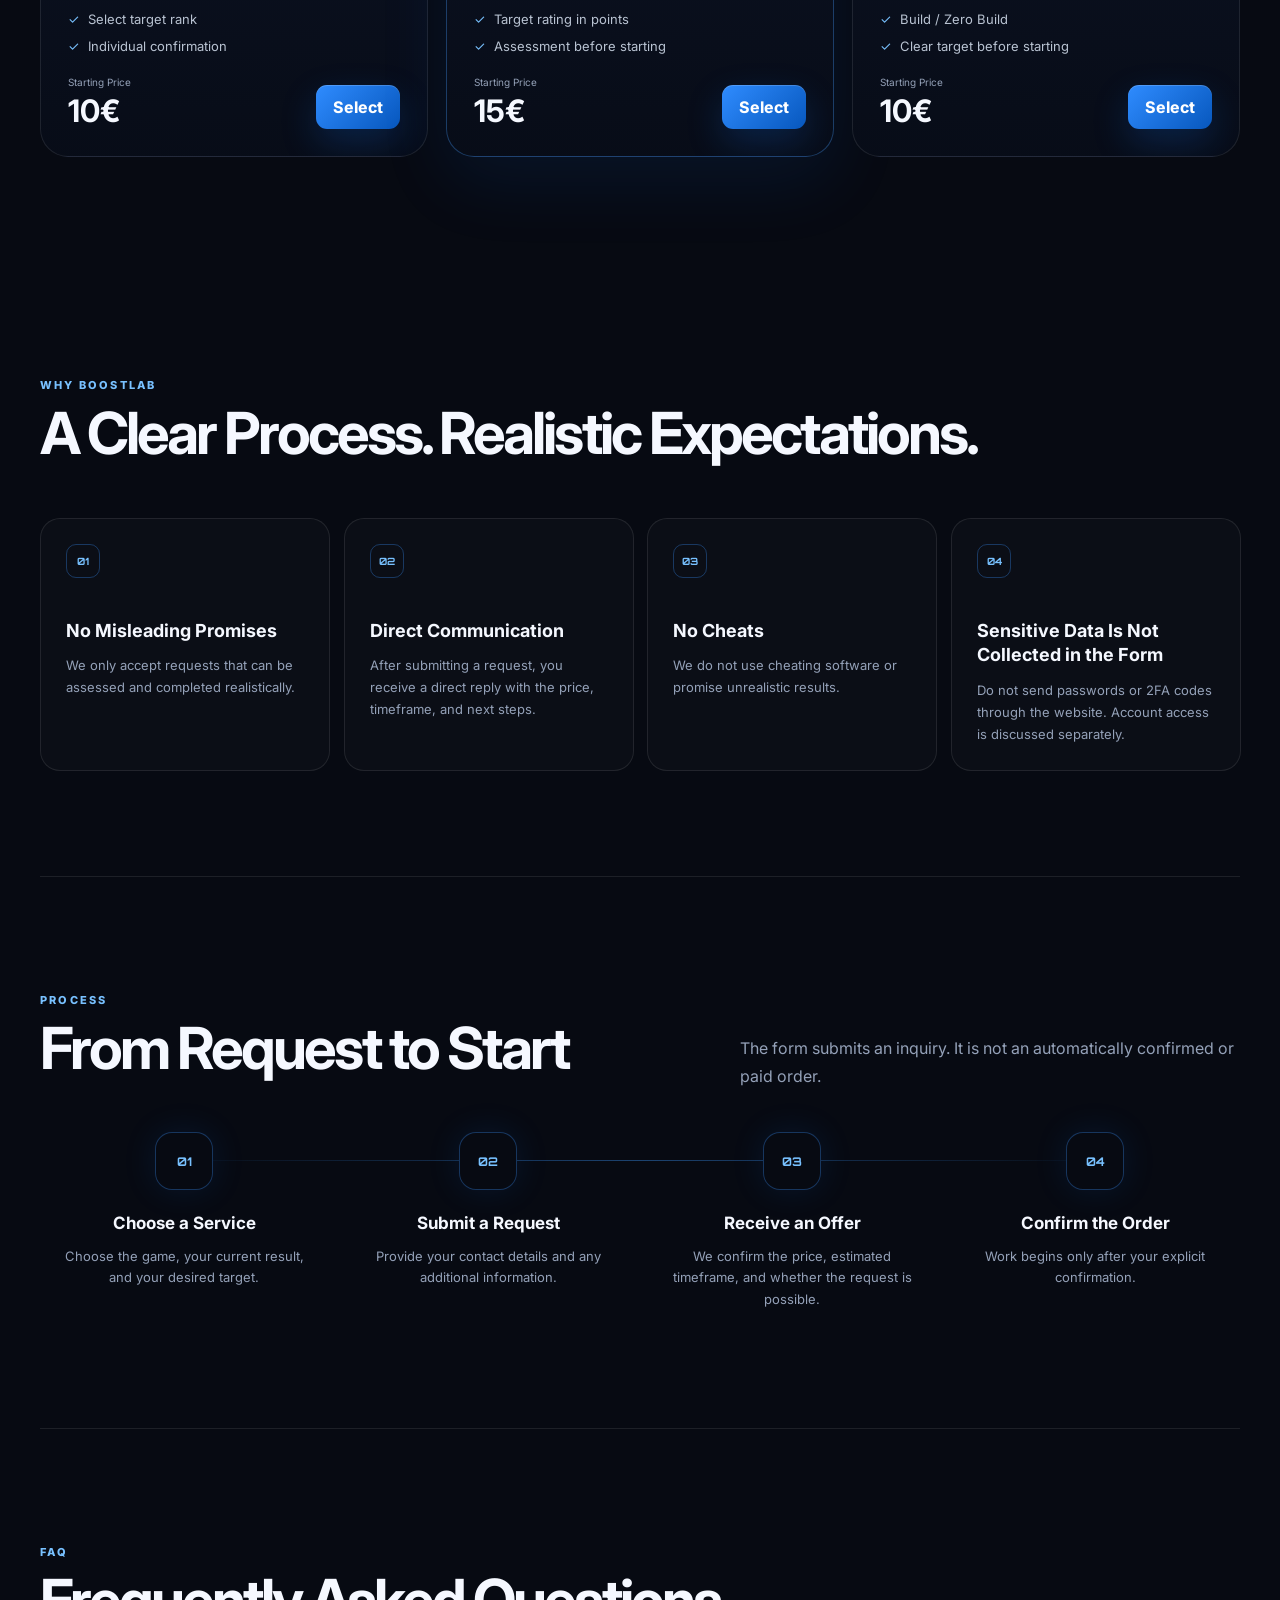
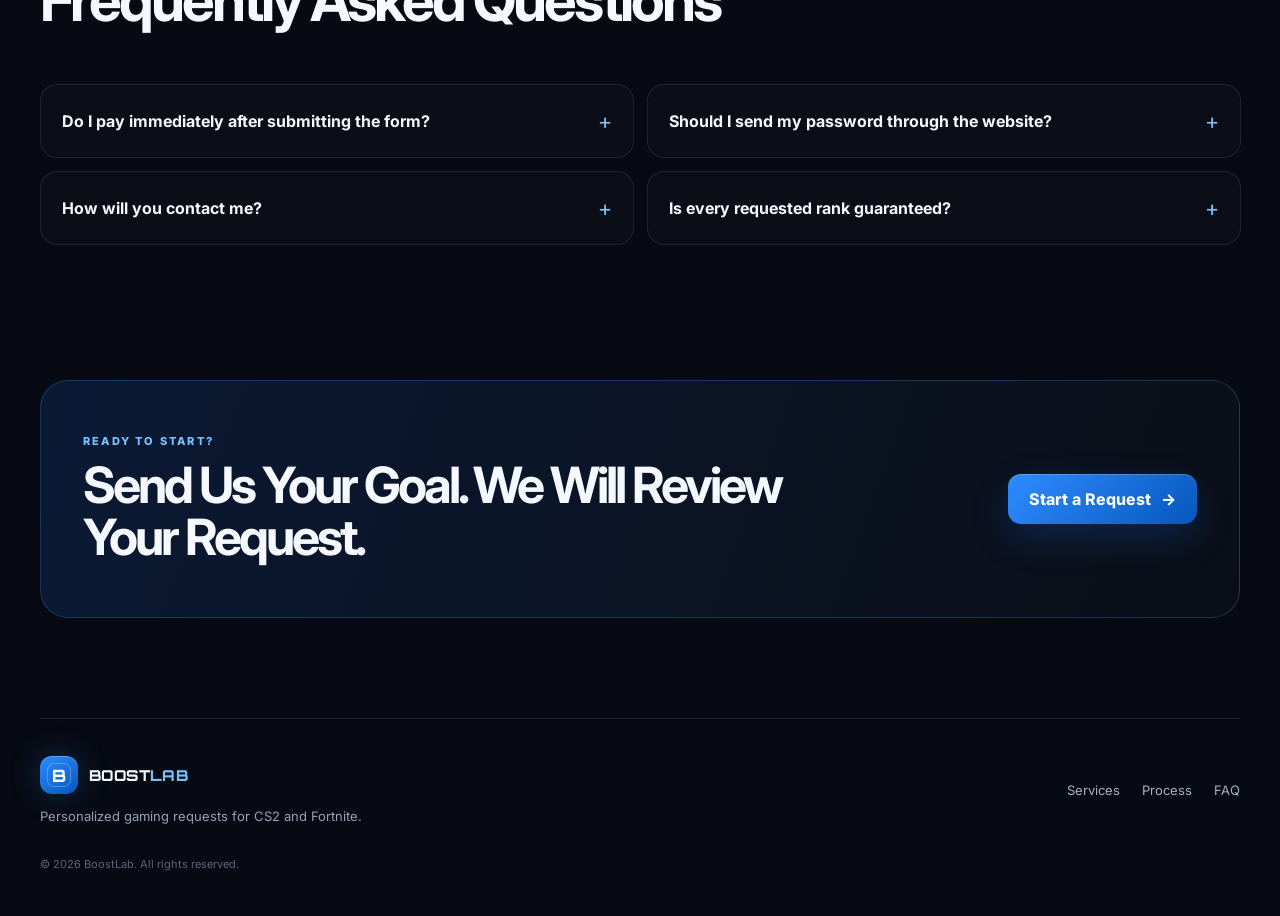
==== commit 5e9530c1: "Update index.html" ====
--- a/index.html
+++ b/index.html
@@ -43,7 +43,7 @@
   <span class="status-divider"></span>
 
   <span class="status-item">
-    Response within 24h
+    ⚡ Usually replies within 24h
   </span>
 
   <span class="status-divider"></span>
